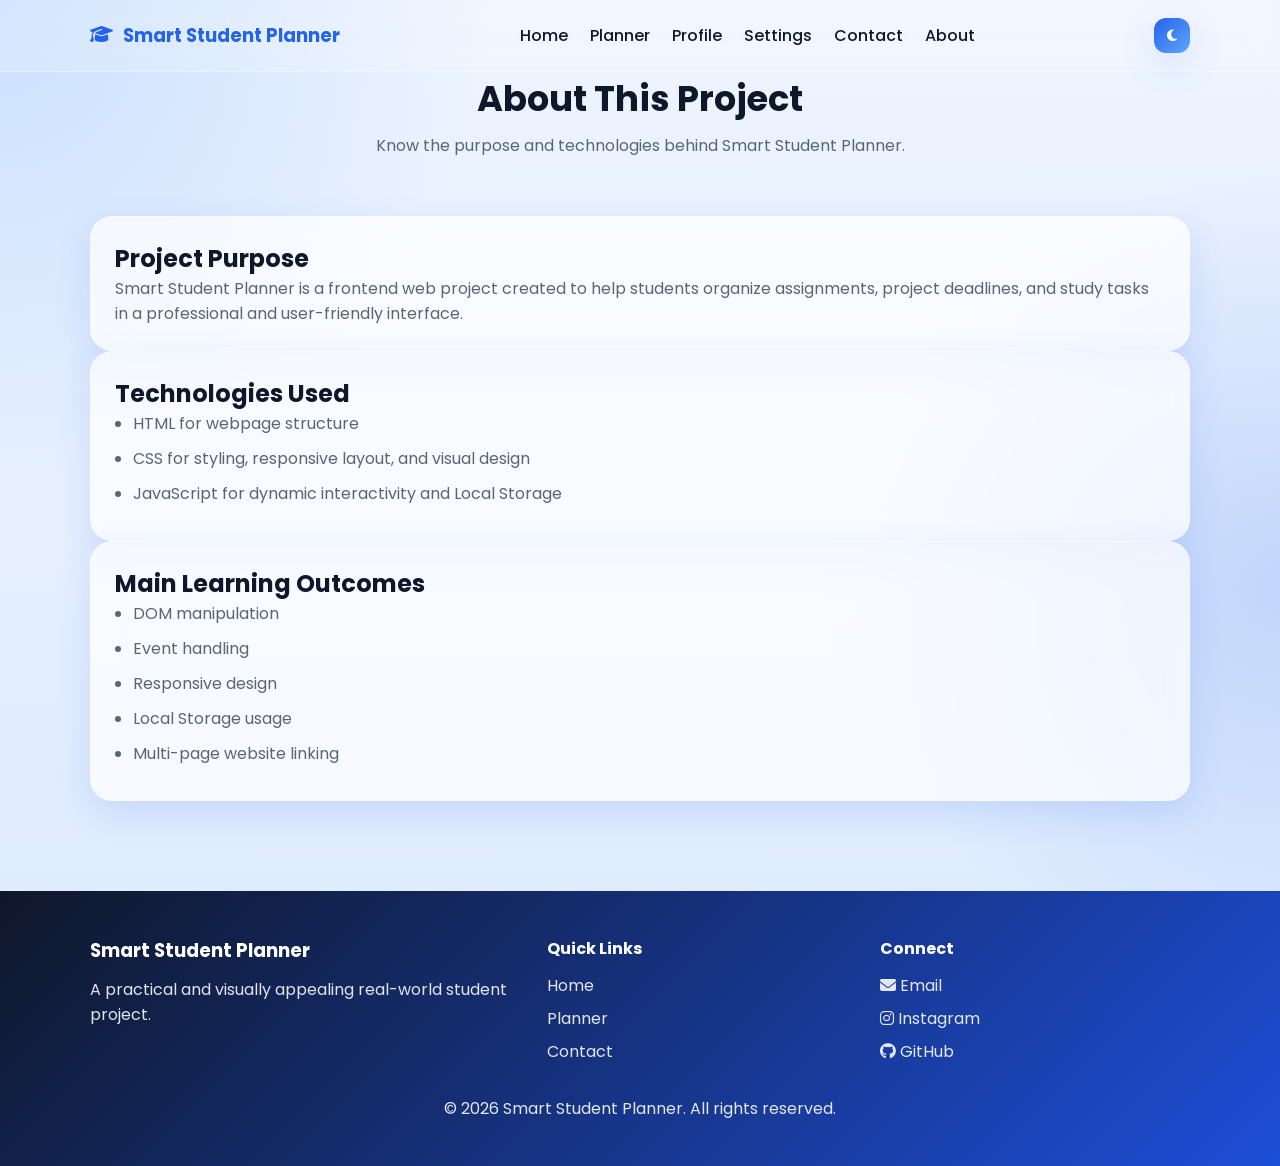
==== about.html @ a4bd349b "codes uploaded" ====
<!DOCTYPE html>
<html lang="en">
<head>
  <meta charset="UTF-8" />
  <meta name="viewport" content="width=device-width, initial-scale=1.0" />
  <title>Smart Student Planner | About</title>
  <link rel="stylesheet" href="style.css" />
  <link rel="stylesheet" href="https://cdnjs.cloudflare.com/ajax/libs/font-awesome/6.5.0/css/all.min.css" />
</head>
<body>
  <nav class="navbar">
    <div class="logo">
      <i class="fa-solid fa-graduation-cap"></i>
      <span>Smart Student Planner</span>
    </div>

    <ul class="nav-links">
      <li><a href="index.html">Home</a></li>
      <li><a href="planner.html">Planner</a></li>
      <li><a href="profile.html">Profile</a></li>
      <li><a href="settings.html">Settings</a></li>
      <li><a href="contact.html">Contact</a></li>
      <li><a href="about.html" class="active-link">About</a></li>
    </ul>

    <button id="themeToggle" class="theme-btn">
      <i class="fa-solid fa-moon"></i>
    </button>
  </nav>

  <section class="page-banner">
    <h1>About This Project</h1>
    <p>Know the purpose and technologies behind Smart Student Planner.</p>
  </section>

  <section class="about-section">
    <div class="glass-card">
      <h2>Project Purpose</h2>
      <p>
        Smart Student Planner is a frontend web project created to help students
        organize assignments, project deadlines, and study tasks in a professional and user-friendly interface.
      </p>
    </div>

    <div class="glass-card">
      <h2>Technologies Used</h2>
      <ul class="clean-list">
        <li>HTML for webpage structure</li>
        <li>CSS for styling, responsive layout, and visual design</li>
        <li>JavaScript for dynamic interactivity and Local Storage</li>
      </ul>
    </div>

    <div class="glass-card">
      <h2>Main Learning Outcomes</h2>
      <ul class="clean-list">
        <li>DOM manipulation</li>
        <li>Event handling</li>
        <li>Responsive design</li>
        <li>Local Storage usage</li>
        <li>Multi-page website linking</li>
      </ul>
    </div>
  </section>

  <footer class="footer">
    <div class="footer-grid">
      <div>
        <h3>Smart Student Planner</h3>
        <p>A practical and visually appealing real-world student project.</p>
      </div>

      <div>
        <h4>Quick Links</h4>
        <a href="index.html">Home</a>
        <a href="planner.html">Planner</a>
        <a href="contact.html">Contact</a>
      </div>

      <div>
        <h4>Connect</h4>
        <a href="mailto:yourmail@gmail.com"><i class="fa-solid fa-envelope"></i> Email</a>
        <a href="#"><i class="fa-brands fa-instagram"></i> Instagram</a>
        <a href="#"><i class="fa-brands fa-github"></i> GitHub</a>
      </div>
    </div>
    <p class="copyright">© 2026 Smart Student Planner. All rights reserved.</p>
  </footer>

  <script src="script.js"></script>
</body>
</html>
---- style.css ----
@import url('https://fonts.googleapis.com/css2?family=Poppins:wght@300;400;500;600;700&display=swap');

:root {            
  --bg: #eef4ff;
  --bg2: #dbeafe;
  --text: #0f172a;
  --muted: #5b6474;
  --primary: #2563eb;
  --primary2: #60a5fa;
  --card: rgba(255, 255, 255, 0.72);
  --border: rgba(255, 255, 255, 0.35);
  --shadow: 0 12px 35px rgba(37, 99, 235, 0.15);
  --danger: #ef4444;
  --success: #10b981;
  --warning: #f59e0b;
} 

body.dark { 
  --bg: #081120;
  --bg2: #0f172a;
  --text: #f8fbff;
  --muted: #c2cede;
  --primary: #3b82f6;
  --primary2: #93c5fd;
  --card: rgba(17, 25, 40, 0.75);
  --border: rgba(255, 255, 255, 0.08);
  --shadow: 0 12px 35px rgba(0, 0, 0, 0.35);
}   

* {              
  margin: 0;
  padding: 0;
  box-sizing: border-box;
}

html {
  scroll-behavior: smooth;
}

body {
  font-family: 'Poppins', sans-serif;
  color: var(--text);
  background:
    radial-gradient(circle at top left, rgba(96, 165, 250, 0.25), transparent 28%),
    radial-gradient(circle at right, rgba(37, 99, 235, 0.18), transparent 30%),
    linear-gradient(180deg, var(--bg), var(--bg2));
  min-height: 100vh;
}

a {
  text-decoration: none;
}

.navbar {
  position: sticky;
  top: 0;
  z-index: 999;   
  display: flex;
  justify-content: space-between;
  align-items: center;
  padding: 18px 7%;
  background: rgba(255, 255, 255, 0.18);
  backdrop-filter: blur(14px);
  border-bottom: 1px solid var(--border);
}

.logo {
  display: flex;
  align-items: center;
  gap: 10px;
  color: var(--primary);
  font-weight: 700;
  font-size: 1.15rem;
}

.nav-links {
  list-style: none;  
  display: flex;
  gap: 22px;
}

.nav-links a {
  color: var(--text);
  font-weight: 500;
}

.active-link,
.nav-links a:hover {
  color: var(--primary);
}

.theme-btn {
  border: none;
  background: linear-gradient(135deg, var(--primary), var(--primary2));
  color: white;
  padding: 10px 13px;
  border-radius: 12px;  
  cursor: pointer;
  box-shadow: var(--shadow);
}
.hero-buttons {
  display: flex;
  gap: 14px;
  flex-wrap: wrap;
  position: relative;
  z-index: 5;
} 


.hero-buttons a {
  display: inline-block;
  text-align: center;
  position: relative;
  z-index: 10;
}

.hero-image {
  position: relative;
  z-index: 1;
} .hero-buttons {
  display: flex;
  gap: 14px;
  flex-wrap: wrap;
  position: relative;
  z-index: 5;
}

.hero-buttons a {
  display: inline-block;
  text-align: center;
  position: relative;
  z-index: 10;
}

.hero-image {
  position: relative;
  z-index: 1;
}
.hero {
  padding: 60px 7%;
  min-height: 88vh;
  display: grid;
  grid-template-columns: 1.1fr 1fr;
  gap: 40px;
  align-items: center;
}

.small-tag {
  display: inline-block;
  margin-bottom: 16px;
  padding: 8px 14px;
  background: rgba(37, 99, 235, 0.12);
  color: var(--primary);
  border-radius: 999px;
  font-weight: 600;
  font-size: 0.9rem;
}

.hero h1 {
  font-size: 3rem;
  line-height: 1.2;
  margin-bottom: 16px;
}

.hero p {
  color: var(--muted);
  max-width: 580px;
  margin-bottom: 24px;
}

.hero-image img,
.profile-pic {
  width: 100%;
  border-radius: 24px;
  box-shadow: var(--shadow);
  object-fit: cover;
}

.hero-buttons {
  display: flex;
  gap: 14px;
  flex-wrap: wrap;
}

#taskList{
list-style:none;
padding:0;
}

.task-item{
display:flex;
justify-content:space-between;
align-items:center;
padding:10px;
margin-top:10px;
background:#ffffff60;
border-radius:10px;
}

.task-done{
text-decoration:line-through;
opacity:0.6;
}

.done-btn{
background:#10b981;
color:white;
border:none;
padding:6px 10px;
border-radius:6px;
cursor:pointer;
}

.delete-btn{
background:#ef4444;
color:white;
border:none;
padding:6px 10px;
border-radius:6px;
cursor:pointer;
}

.inline-btn {
  width: fit-content;
}

.primary-btn,
.secondary-btn,
.danger-btn {
  padding: 14px 22px;
  border-radius: 14px;
  border: none;
  cursor: pointer;
  font-weight: 600;
  font-family: inherit;
}

.primary-btn {
  width: 100%;
  background: linear-gradient(135deg, var(--primary), var(--primary2));
  color: white;
}

.secondary-btn {
  background: rgba(37, 99, 235, 0.1);
  color: var(--primary);
}

.danger-btn {
  background: var(--danger);
  color: white;
}

.features-section,
.preview-section,
.dashboard-section,
.profile-section,
.settings-section,
.contact-section,
.about-section {
  padding: 30px 7% 70px;
}

.section-heading,
.page-banner {
  text-align: center;
  margin-bottom: 28px;
}

.section-heading h2,
.page-banner h1 {
  font-size: 2.2rem;
  margin-bottom: 8px;
}

.section-heading p,
.page-banner p {
  color: var(--muted);
}

.features-grid,
.stats-grid,
.contact-grid,
.footer-grid,
.two-col-section {
  display: grid;
  gap: 22px;
}

.features-grid {
  grid-template-columns: repeat(3, 1fr);
}

.stats-grid {
  grid-template-columns: repeat(4, 1fr);
  margin-bottom: 26px;
}

.contact-grid {
  grid-template-columns: repeat(3, 1fr);
  margin-bottom: 24px;
}

.two-col-section {
  grid-template-columns: repeat(2, 1fr);
}

.footer-grid {
  grid-template-columns: 1.4fr 1fr 1fr;
}

.feature-card,
.glass-card,
.stat-card {
  background: var(--card);
  backdrop-filter: blur(14px);
  border: 1px solid var(--border);
  border-radius: 22px;
  box-shadow: var(--shadow);
  padding: 24px;
}

.feature-card {
  text-align: center;
}

.feature-card i,
.social-card i {
  font-size: 2rem;
  color: var(--primary);
  margin-bottom: 14px;
}

.feature-card p,
.glass-card p,
.stat-card p,
.social-card p {
  color: var(--muted);
}

.stat-card {
  text-align: center;
}

.stat-card h3 {
  color: var(--primary);
  font-size: 1.8rem;
  margin-bottom: 8px;
}

.planner-layout {
  display: grid;
  grid-template-columns: 1.15fr 0.85fr;
  gap: 22px;
  margin-bottom: 24px;
}

.side-column {
  display: flex;
  flex-direction: column;
  gap: 22px;
}

input,
textarea,
select {
  width: 100%;
  padding: 14px;
  border-radius: 14px;
  border: 1px solid rgba(148, 163, 184, 0.3);
  background: rgba(255, 255, 255, 0.7);
  font-family: inherit;
  margin-bottom: 14px;
  outline: none;
}

body.dark input,
body.dark textarea,
body.dark select {
  background: rgba(255, 255, 255, 0.05);
  color: white;
  border: 1px solid rgba(255, 255, 255, 0.08);
}

textarea {
  min-height: 110px;
  resize: vertical;
}

.form-row {
  display: flex;
  gap: 12px;
}

.filter-buttons {
  display: flex;
  gap: 10px;
  flex-wrap: wrap;
}

.filterBtn {
  border: none;
  padding: 10px 16px;
  border-radius: 12px;
  cursor: pointer;
  background: rgba(37, 99, 235, 0.1);
  color: var(--primary);
  font-weight: 600;
}

.filterBtn.active {
  background: var(--primary);
  color: white;
}

.progress-bar {
  width: 100%;
  height: 16px;
  border-radius: 999px;
  background: rgba(148, 163, 184, 0.25);
  overflow: hidden;
  margin-bottom: 10px;
}

#progressFill {
  height: 100%;
  width: 0%;
  background: linear-gradient(135deg, var(--primary), var(--primary2));
  border-radius: 999px;
  transition: 0.3s;
}

#progressText,
#countdownText {
  color: var(--muted);
}

.task-list {
  display: grid;
  gap: 16px;
}

.task-card {
  background: rgba(255, 255, 255, 0.65);
  border: 1px solid rgba(255, 255, 255, 0.28);
  border-left: 6px solid var(--primary);
  padding: 18px;
  border-radius: 18px;
}

body.dark .task-card {
  background: rgba(255, 255, 255, 0.04);
  border: 1px solid rgba(255, 255, 255, 0.06);
}

.task-card.high {
  border-left-color: var(--danger);
}

.task-card.medium {
  border-left-color: var(--warning);
}

.task-card.low {
  border-left-color: var(--success);
}

.task-card.completed {
  opacity: 0.75;
}

.task-card h4 {
  margin-bottom: 8px;
}

.task-card p {
  color: var(--muted);
  margin-bottom: 6px;
}

.badges {
  display: flex;
  gap: 10px;
  flex-wrap: wrap;
  margin: 10px 0 12px;
}

.badge {
  padding: 6px 12px;
  border-radius: 999px;
  font-size: 0.82rem;
  font-weight: 600;
}

.badge.priority {
  background: rgba(37, 99, 235, 0.12);
  color: var(--primary);
}

.badge.status {
  background: rgba(16, 185, 129, 0.12);
  color: #059669;
}

.badge.status.pending {
  background: rgba(245, 158, 11, 0.12);
  color: #d97706;
}

.task-actions {
  display: flex;
  gap: 10px;
  flex-wrap: wrap;
  margin-top: 10px;
}

.task-actions button {
  border: none;
  padding: 10px 14px;
  border-radius: 12px;
  cursor: pointer;
  color: white;
  font-weight: 600;
}

.complete-btn {
  background: var(--success);
}

.edit-btn {
  background: var(--warning);
}

.delete-btn {
  background: var(--danger);
}

.profile-section {
  display: grid;
  grid-template-columns: 0.85fr 1.15fr;
  gap: 24px;
}

.profile-card {
  text-align: center;
}

.profile-pic {
  max-width: 240px;
  height: 240px;
  margin: 0 auto 18px;
  display: block;
}

.role-text {
  color: var(--primary);
  font-weight: 600;
  margin-bottom: 10px;
}

.profile-details {
  display: grid;
  gap: 20px;
}

.clean-list {
  padding-left: 18px;
  color: var(--muted);
}

.clean-list li {
  margin-bottom: 10px;
}

.tag-wrap {
  display: flex;
  gap: 10px;
  flex-wrap: wrap;
}

.tag {
  background: rgba(37, 99, 235, 0.1);
  color: var(--primary);
  padding: 8px 14px;
  border-radius: 999px;
  font-weight: 600;
  font-size: 0.9rem;
}

.settings-box {
  display: grid;
  gap: 12px;
  color: var(--muted);
}

.social-card {
  text-align: center;
}

.contact-form textarea {
  min-height: 130px;
}

.footer {
  margin-top: 20px;
  padding: 45px 7%;
  background: linear-gradient(135deg, #0f172a, #1d4ed8);
  color: white;
}

.footer h3,
.footer h4 {
  margin-bottom: 12px;
}

.footer p,
.footer a {
  color: rgba(255, 255, 255, 0.88);
}

.footer a {
  display: block;
  margin-bottom: 8px;
}

.copyright {
  text-align: center;
  margin-top: 24px;
  color: rgba(255, 255, 255, 0.8);
}

@media (max-width: 992px) {
  .hero,
  .features-grid,
  .stats-grid,
  .planner-layout,
  .profile-section,
  .contact-grid,
  .two-col-section,
  .footer-grid {
    grid-template-columns: 1fr;
  }

  .nav-links {
    display: none;
  }

  .hero h1 {
    font-size: 2.3rem;
  }
}

@media (max-width: 600px) {
  .navbar,
  .hero,
  .features-section,
  .preview-section,
  .dashboard-section,
  .profile-section,
  .settings-section,
  .contact-section,
  .about-section,
  .footer {
    padding-left: 5%;
    padding-right: 5%;
  }

  .form-row {
    flex-direction: column;
  }  
}
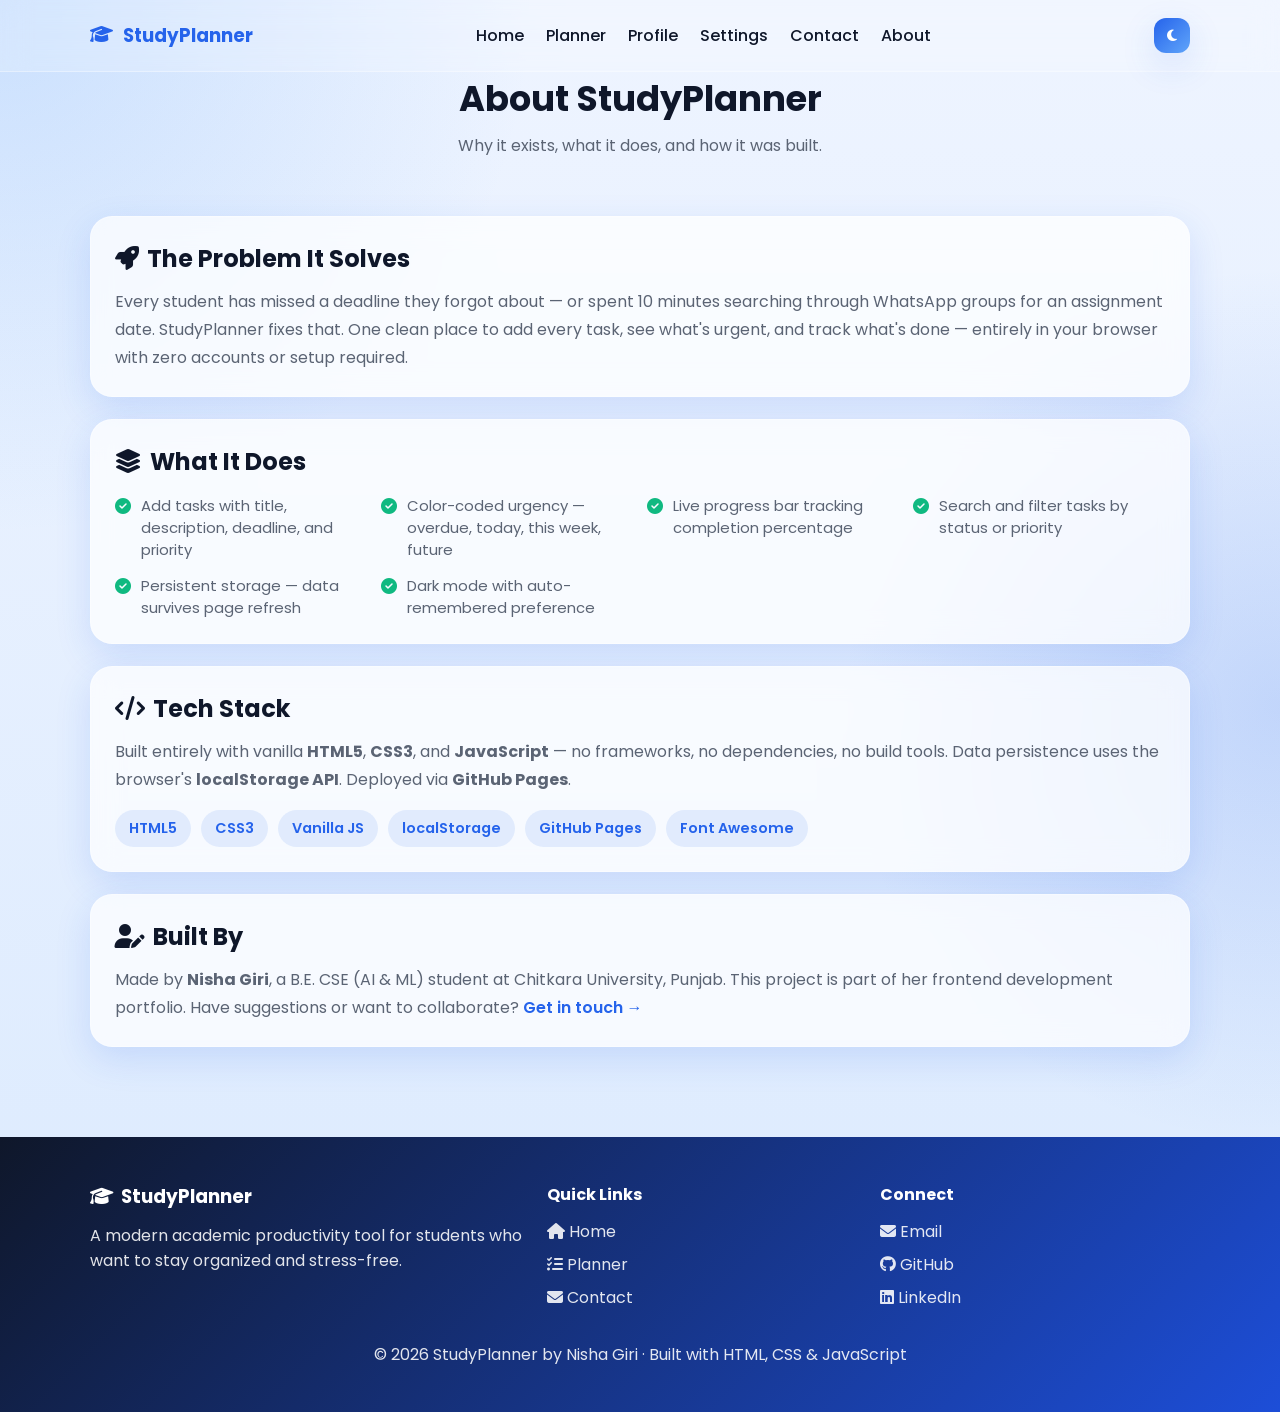
==== commit fc9803ce: "Rename project to StudyPlanner and update content" ====
--- a/about.html
+++ b/about.html
@@ -8,12 +8,12 @@
   <link rel="stylesheet" href="https://cdnjs.cloudflare.com/ajax/libs/font-awesome/6.5.0/css/all.min.css" />
 </head>
 <body>
+
   <nav class="navbar">
     <div class="logo">
       <i class="fa-solid fa-graduation-cap"></i>
-      <span>Smart Student Planner</span>
+      <span>StudyPlanner</span>
     </div>
-
     <ul class="nav-links">
       <li><a href="index.html">Home</a></li>
       <li><a href="planner.html">Planner</a></li>
@@ -22,71 +22,109 @@
       <li><a href="contact.html">Contact</a></li>
       <li><a href="about.html" class="active-link">About</a></li>
     </ul>
-
-    <button id="themeToggle" class="theme-btn">
+    <button id="themeToggle" class="theme-btn" aria-label="Toggle dark mode">
       <i class="fa-solid fa-moon"></i>
     </button>
   </nav>
 
   <section class="page-banner">
-    <h1>About This Project</h1>
-    <p>Know the purpose and technologies behind Smart Student Planner.</p>
+    <h1>About StudyPlanner</h1>
+    <p>Why it exists, what it does, and how it was built.</p>
   </section>
 
   <section class="about-section">
-    <div class="glass-card">
-      <h2>Project Purpose</h2>
-      <p>
-        Smart Student Planner is a frontend web project created to help students
-        organize assignments, project deadlines, and study tasks in a professional and user-friendly interface.
+
+    <div class="glass-card" style="margin-bottom:22px;">
+      <h2><i class="fa-solid fa-rocket" style="margin-right:8px;"></i>The Problem It Solves</h2>
+      <p style="margin-top:12px;line-height:1.75;">
+        Every student has missed a deadline they forgot about — or spent 10 minutes searching
+        through WhatsApp groups for an assignment date. StudyPlanner fixes that.
+        One clean place to add every task, see what's urgent, and track what's done —
+        entirely in your browser with zero accounts or setup required.
       </p>
     </div>
 
-    <div class="glass-card">
-      <h2>Technologies Used</h2>
-      <ul class="clean-list">
-        <li>HTML for webpage structure</li>
-        <li>CSS for styling, responsive layout, and visual design</li>
-        <li>JavaScript for dynamic interactivity and Local Storage</li>
-      </ul>
+    <div class="glass-card" style="margin-bottom:22px;">
+      <h2><i class="fa-solid fa-layer-group" style="margin-right:8px;"></i>What It Does</h2>
+      <div style="display:grid;grid-template-columns:repeat(auto-fit,minmax(200px,1fr));gap:14px;margin-top:16px;">
+        <div style="display:flex;gap:10px;align-items:flex-start;">
+          <i class="fa-solid fa-check-circle" style="color:var(--success);margin-top:3px;flex-shrink:0;"></i>
+          <span style="color:var(--muted);font-size:0.93rem;">Add tasks with title, description, deadline, and priority</span>
+        </div>
+        <div style="display:flex;gap:10px;align-items:flex-start;">
+          <i class="fa-solid fa-check-circle" style="color:var(--success);margin-top:3px;flex-shrink:0;"></i>
+          <span style="color:var(--muted);font-size:0.93rem;">Color-coded urgency — overdue, today, this week, future</span>
+        </div>
+        <div style="display:flex;gap:10px;align-items:flex-start;">
+          <i class="fa-solid fa-check-circle" style="color:var(--success);margin-top:3px;flex-shrink:0;"></i>
+          <span style="color:var(--muted);font-size:0.93rem;">Live progress bar tracking completion percentage</span>
+        </div>
+        <div style="display:flex;gap:10px;align-items:flex-start;">
+          <i class="fa-solid fa-check-circle" style="color:var(--success);margin-top:3px;flex-shrink:0;"></i>
+          <span style="color:var(--muted);font-size:0.93rem;">Search and filter tasks by status or priority</span>
+        </div>
+        <div style="display:flex;gap:10px;align-items:flex-start;">
+          <i class="fa-solid fa-check-circle" style="color:var(--success);margin-top:3px;flex-shrink:0;"></i>
+          <span style="color:var(--muted);font-size:0.93rem;">Persistent storage — data survives page refresh</span>
+        </div>
+        <div style="display:flex;gap:10px;align-items:flex-start;">
+          <i class="fa-solid fa-check-circle" style="color:var(--success);margin-top:3px;flex-shrink:0;"></i>
+          <span style="color:var(--muted);font-size:0.93rem;">Dark mode with auto-remembered preference</span>
+        </div>
+      </div>
+    </div>
+
+    <div class="glass-card" style="margin-bottom:22px;">
+      <h2><i class="fa-solid fa-code" style="margin-right:8px;"></i>Tech Stack</h2>
+      <p style="margin-top:12px;color:var(--muted);line-height:1.75;">
+        Built entirely with vanilla <strong>HTML5</strong>, <strong>CSS3</strong>, and <strong>JavaScript</strong> —
+        no frameworks, no dependencies, no build tools. Data persistence uses the browser's
+        <strong>localStorage API</strong>. Deployed via <strong>GitHub Pages</strong>.
+      </p>
+      <div class="tag-wrap" style="margin-top:16px;">
+        <span class="tag">HTML5</span>
+        <span class="tag">CSS3</span>
+        <span class="tag">Vanilla JS</span>
+        <span class="tag">localStorage</span>
+        <span class="tag">GitHub Pages</span>
+        <span class="tag">Font Awesome</span>
+      </div>
     </div>
 
     <div class="glass-card">
-      <h2>Main Learning Outcomes</h2>
-      <ul class="clean-list">
-        <li>DOM manipulation</li>
-        <li>Event handling</li>
-        <li>Responsive design</li>
-        <li>Local Storage usage</li>
-        <li>Multi-page website linking</li>
-      </ul>
+      <h2><i class="fa-solid fa-user-pen" style="margin-right:8px;"></i>Built By</h2>
+      <p style="margin-top:12px;color:var(--muted);line-height:1.75;">
+        Made by <strong>Nisha Giri</strong>, a B.E. CSE (AI & ML) student at Chitkara University, Punjab.
+        This project is part of her frontend development portfolio.
+        Have suggestions or want to collaborate?
+        <a href="contact.html" style="color:var(--primary);font-weight:600;">Get in touch →</a>
+      </p>
     </div>
+
   </section>
 
   <footer class="footer">
     <div class="footer-grid">
       <div>
-        <h3>Smart Student Planner</h3>
-        <p>A practical and visually appealing real-world student project.</p>
+        <h3><i class="fa-solid fa-graduation-cap" style="margin-right:8px;"></i>StudyPlanner</h3>
+        <p>A modern academic productivity tool for students who want to stay organized and stress-free.</p>
       </div>
-
       <div>
         <h4>Quick Links</h4>
-        <a href="index.html">Home</a>
-        <a href="planner.html">Planner</a>
-        <a href="contact.html">Contact</a>
+        <a href="index.html"><i class="fa-solid fa-house"></i> Home</a>
+        <a href="planner.html"><i class="fa-solid fa-list-check"></i> Planner</a>
+        <a href="contact.html"><i class="fa-solid fa-envelope"></i> Contact</a>
       </div>
-
       <div>
         <h4>Connect</h4>
-        <a href="mailto:yourmail@gmail.com"><i class="fa-solid fa-envelope"></i> Email</a>
-        <a href="#"><i class="fa-brands fa-instagram"></i> Instagram</a>
-        <a href="#"><i class="fa-brands fa-github"></i> GitHub</a>
+        <a href="mailto:nishagiri297@gmail.com"><i class="fa-solid fa-envelope"></i> Email</a>
+        <a href="https://github.com/nishagiri297" target="_blank" rel="noopener"><i class="fa-brands fa-github"></i> GitHub</a>
+        <a href="https://linkedin.com/in/nishagiri297" target="_blank" rel="noopener"><i class="fa-brands fa-linkedin"></i> LinkedIn</a>
       </div>
     </div>
-    <p class="copyright">© 2026 Smart Student Planner. All rights reserved.</p>
+    <p class="copyright">© 2026 StudyPlanner by Nisha Giri · Built with HTML, CSS & JavaScript</p>
   </footer>
 
   <script src="script.js"></script>
 </body>
-</html>+</html>
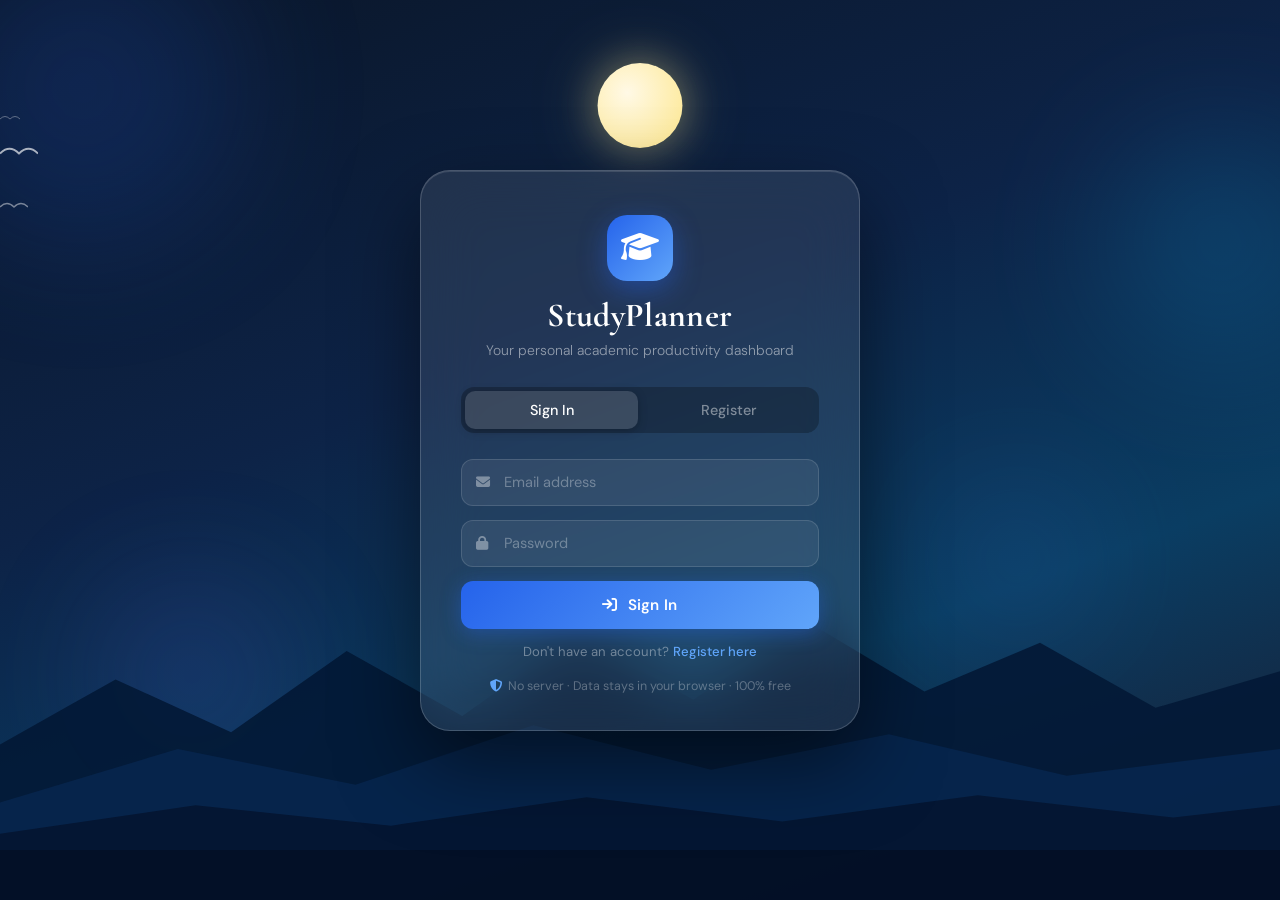
==== commit 342d9435: "Update about.html" ====
--- a/about.html
+++ b/about.html
@@ -3,7 +3,7 @@
 <head>
   <meta charset="UTF-8" />
   <meta name="viewport" content="width=device-width, initial-scale=1.0" />
-  <title>Smart Student Planner | About</title>
+  <title>StudyPlanner | About</title>
   <link rel="stylesheet" href="style.css" />
   <link rel="stylesheet" href="https://cdnjs.cloudflare.com/ajax/libs/font-awesome/6.5.0/css/all.min.css" />
 </head>
@@ -15,16 +15,25 @@
       <span>StudyPlanner</span>
     </div>
     <ul class="nav-links">
-      <li><a href="index.html">Home</a></li>
+      <li><a href="home.html">Home</a></li>
       <li><a href="planner.html">Planner</a></li>
       <li><a href="profile.html">Profile</a></li>
       <li><a href="settings.html">Settings</a></li>
       <li><a href="contact.html">Contact</a></li>
       <li><a href="about.html" class="active-link">About</a></li>
     </ul>
-    <button id="themeToggle" class="theme-btn" aria-label="Toggle dark mode">
-      <i class="fa-solid fa-moon"></i>
-    </button>
+    <div style="display:flex;align-items:center;gap:6px;">
+      <div class="nav-user" id="navUserName">
+        <i class="fa-solid fa-user-circle"></i>
+        <span>User</span>
+      </div>
+      <button class="logout-btn" onclick="logout()">
+        <i class="fa-solid fa-right-from-bracket"></i> Logout
+      </button>
+      <button id="themeToggle" class="theme-btn" aria-label="Toggle dark mode">
+        <i class="fa-solid fa-moon"></i>
+      </button>
+    </div>
   </nav>
 
   <section class="page-banner">
@@ -35,25 +44,31 @@
   <section class="about-section">
 
     <div class="glass-card" style="margin-bottom:22px;">
-      <h2><i class="fa-solid fa-rocket" style="margin-right:8px;"></i>The Problem It Solves</h2>
+      <h2>
+        <i class="fa-solid fa-rocket" style="margin-right:8px;"></i>
+        The Problem It Solves
+      </h2>
       <p style="margin-top:12px;line-height:1.75;">
-        Every student has missed a deadline they forgot about — or spent 10 minutes searching
-        through WhatsApp groups for an assignment date. StudyPlanner fixes that.
-        One clean place to add every task, see what's urgent, and track what's done —
-        entirely in your browser with zero accounts or setup required.
+        Every student has missed a deadline they forgot about — or spent 10 minutes
+        searching through WhatsApp groups for an assignment date. StudyPlanner fixes that.
+        One clean place to add every task, see what is urgent, and track what is done —
+        entirely in your browser with zero setup required.
       </p>
     </div>
 
     <div class="glass-card" style="margin-bottom:22px;">
-      <h2><i class="fa-solid fa-layer-group" style="margin-right:8px;"></i>What It Does</h2>
+      <h2>
+        <i class="fa-solid fa-layer-group" style="margin-right:8px;"></i>
+        What It Does
+      </h2>
       <div style="display:grid;grid-template-columns:repeat(auto-fit,minmax(200px,1fr));gap:14px;margin-top:16px;">
         <div style="display:flex;gap:10px;align-items:flex-start;">
           <i class="fa-solid fa-check-circle" style="color:var(--success);margin-top:3px;flex-shrink:0;"></i>
-          <span style="color:var(--muted);font-size:0.93rem;">Add tasks with title, description, deadline, and priority</span>
+          <span style="color:var(--muted);font-size:0.93rem;">Add tasks with title, deadline and priority</span>
         </div>
         <div style="display:flex;gap:10px;align-items:flex-start;">
           <i class="fa-solid fa-check-circle" style="color:var(--success);margin-top:3px;flex-shrink:0;"></i>
-          <span style="color:var(--muted);font-size:0.93rem;">Color-coded urgency — overdue, today, this week, future</span>
+          <span style="color:var(--muted);font-size:0.93rem;">Urgency indicators — overdue, today, this week, future</span>
         </div>
         <div style="display:flex;gap:10px;align-items:flex-start;">
           <i class="fa-solid fa-check-circle" style="color:var(--success);margin-top:3px;flex-shrink:0;"></i>
@@ -65,7 +80,7 @@
         </div>
         <div style="display:flex;gap:10px;align-items:flex-start;">
           <i class="fa-solid fa-check-circle" style="color:var(--success);margin-top:3px;flex-shrink:0;"></i>
-          <span style="color:var(--muted);font-size:0.93rem;">Persistent storage — data survives page refresh</span>
+          <span style="color:var(--muted);font-size:0.93rem;">Data saved in browser — survives page refresh</span>
         </div>
         <div style="display:flex;gap:10px;align-items:flex-start;">
           <i class="fa-solid fa-check-circle" style="color:var(--success);margin-top:3px;flex-shrink:0;"></i>
@@ -75,11 +90,15 @@
     </div>
 
     <div class="glass-card" style="margin-bottom:22px;">
-      <h2><i class="fa-solid fa-code" style="margin-right:8px;"></i>Tech Stack</h2>
+      <h2>
+        <i class="fa-solid fa-code" style="margin-right:8px;"></i>
+        Tech Stack
+      </h2>
       <p style="margin-top:12px;color:var(--muted);line-height:1.75;">
-        Built entirely with vanilla <strong>HTML5</strong>, <strong>CSS3</strong>, and <strong>JavaScript</strong> —
-        no frameworks, no dependencies, no build tools. Data persistence uses the browser's
-        <strong>localStorage API</strong>. Deployed via <strong>GitHub Pages</strong>.
+        Built entirely with vanilla <strong>HTML5</strong>, <strong>CSS3</strong>,
+        and <strong>JavaScript</strong> — no frameworks, no build tools.
+        Data persistence uses the browser's <strong>localStorage API</strong>.
+        Deployed via <strong>GitHub Pages</strong>.
       </p>
       <div class="tag-wrap" style="margin-top:16px;">
         <span class="tag">HTML5</span>
@@ -92,12 +111,18 @@
     </div>
 
     <div class="glass-card">
-      <h2><i class="fa-solid fa-user-pen" style="margin-right:8px;"></i>Built By</h2>
+      <h2>
+        <i class="fa-solid fa-user-pen" style="margin-right:8px;"></i>
+        Built By
+      </h2>
       <p style="margin-top:12px;color:var(--muted);line-height:1.75;">
-        Made by <strong>Nisha Giri</strong>, a B.E. CSE (AI & ML) student at Chitkara University, Punjab.
+        Made by <strong>Nisha Giri</strong>, a B.E. CSE (AI & ML) student
+        at Chitkara University, Punjab.
         This project is part of her frontend development portfolio.
         Have suggestions or want to collaborate?
-        <a href="contact.html" style="color:var(--primary);font-weight:600;">Get in touch →</a>
+        <a href="contact.html" style="color:var(--primary);font-weight:600;">
+          Get in touch →
+        </a>
       </p>
     </div>
 
@@ -106,25 +131,45 @@
   <footer class="footer">
     <div class="footer-grid">
       <div>
-        <h3><i class="fa-solid fa-graduation-cap" style="margin-right:8px;"></i>StudyPlanner</h3>
-        <p>A modern academic productivity tool for students who want to stay organized and stress-free.</p>
+        <h3>
+          <i class="fa-solid fa-graduation-cap" style="margin-right:8px;"></i>
+          StudyPlanner
+        </h3>
+        <p>A modern academic productivity tool for students.</p>
       </div>
       <div>
         <h4>Quick Links</h4>
-        <a href="index.html"><i class="fa-solid fa-house"></i> Home</a>
+        <a href="home.html"><i class="fa-solid fa-house"></i> Home</a>
         <a href="planner.html"><i class="fa-solid fa-list-check"></i> Planner</a>
         <a href="contact.html"><i class="fa-solid fa-envelope"></i> Contact</a>
       </div>
       <div>
         <h4>Connect</h4>
-        <a href="mailto:nishagiri297@gmail.com"><i class="fa-solid fa-envelope"></i> Email</a>
-        <a href="https://github.com/nishagiri297" target="_blank" rel="noopener"><i class="fa-brands fa-github"></i> GitHub</a>
-        <a href="https://linkedin.com/in/nishagiri297" target="_blank" rel="noopener"><i class="fa-brands fa-linkedin"></i> LinkedIn</a>
+        <a href="mailto:nishagiri297@gmail.com">
+          <i class="fa-solid fa-envelope"></i> Email
+        </a>
+        <a href="https://github.com/nishagiri297" target="_blank" rel="noopener">
+          <i class="fa-brands fa-github"></i> GitHub
+        </a>
       </div>
     </div>
-    <p class="copyright">© 2026 StudyPlanner by Nisha Giri · Built with HTML, CSS & JavaScript</p>
+    <p class="copyright">
+      © 2026 StudyPlanner by Nisha Giri · Built with HTML, CSS & JavaScript
+    </p>
   </footer>
 
   <script src="script.js"></script>
+  <script>
+    const user = JSON.parse(localStorage.getItem('sp_loggedIn'));
+    if (!user) window.location.href = 'index.html';
+    else {
+      document.getElementById('navUserName').querySelector('span').textContent = user.name.split(' ')[0];
+    }
+    function logout() {
+      localStorage.removeItem('sp_loggedIn');
+      window.location.href = 'index.html';
+    }
+  </script>
+
 </body>
 </html>
--- a/style.css
+++ b/style.css
@@ -1,671 +1,538 @@
-@import url('https://fonts.googleapis.com/css2?family=Poppins:wght@300;400;500;600;700&display=swap');
-
-:root {            
-  --bg: #eef4ff;
-  --bg2: #dbeafe;
-  --text: #0f172a;
-  --muted: #5b6474;
-  --primary: #2563eb;
-  --primary2: #60a5fa;
-  --card: rgba(255, 255, 255, 0.72);
-  --border: rgba(255, 255, 255, 0.35);
-  --shadow: 0 12px 35px rgba(37, 99, 235, 0.15);
-  --danger: #ef4444;
-  --success: #10b981;
-  --warning: #f59e0b;
-} 
-
-body.dark { 
-  --bg: #081120;
-  --bg2: #0f172a;
-  --text: #f8fbff;
-  --muted: #c2cede;
+@import url('https://fonts.googleapis.com/css2?family=Inter:wght@300;400;500;600;700&family=Syne:wght@700;800&display=swap');
+
+/* ─── DESIGN TOKENS ─────────────────────────────────────────── */
+:root {
+  --bg:        #f0f4ff;
+  --bg2:       #dbeafe;
+  --text:      #0f172a;
+  --muted:     #5b6474;
+  --primary:   #2563eb;
+  --primary2:  #60a5fa;
+  --card:      rgba(255,255,255,0.80);
+  --border:    rgba(255,255,255,0.45);
+  --shadow:    0 8px 32px rgba(37,99,235,0.12);
+  --shadow-sm: 0 2px 8px rgba(37,99,235,0.08);
+  --danger:    #ef4444;
+  --success:   #10b981;
+  --warning:   #f59e0b;
+  --radius:    16px;
+  --radius-sm: 10px;
+  --radius-lg: 24px;
+  --transition: 0.22s ease;
+}
+
+body.dark {
+  --bg:      #080f1e;
+  --bg2:     #0f172a;
+  --text:    #f1f5f9;
+  --muted:   #94a3b8;
   --primary: #3b82f6;
-  --primary2: #93c5fd;
-  --card: rgba(17, 25, 40, 0.75);
-  --border: rgba(255, 255, 255, 0.08);
-  --shadow: 0 12px 35px rgba(0, 0, 0, 0.35);
-}   
-
-* {              
-  margin: 0;
-  padding: 0;
-  box-sizing: border-box;
-}
-
-html {
-  scroll-behavior: smooth;
-}
+  --primary2:#93c5fd;
+  --card:    rgba(15,23,42,0.85);
+  --border:  rgba(255,255,255,0.08);
+  --shadow:  0 8px 32px rgba(0,0,0,0.40);
+}
+
+/* ─── RESET ──────────────────────────────────────────────────── */
+*, *::before, *::after { margin:0; padding:0; box-sizing:border-box; }
+html { scroll-behavior:smooth; }
 
 body {
-  font-family: 'Poppins', sans-serif;
+  font-family:'Inter', system-ui, sans-serif;
   color: var(--text);
   background:
-    radial-gradient(circle at top left, rgba(96, 165, 250, 0.25), transparent 28%),
-    radial-gradient(circle at right, rgba(37, 99, 235, 0.18), transparent 30%),
-    linear-gradient(180deg, var(--bg), var(--bg2));
-  min-height: 100vh;
-}
-
-a {
-  text-decoration: none;
-}
-
+    radial-gradient(circle at 15% 20%, rgba(96,165,250,0.22) 0%, transparent 35%),
+    radial-gradient(circle at 85% 10%, rgba(37,99,235,0.15) 0%, transparent 30%),
+    linear-gradient(180deg, var(--bg) 0%, var(--bg2) 100%);
+  min-height:100vh;
+  transition: background var(--transition), color var(--transition);
+}
+
+a { text-decoration:none; color:inherit; }
+
+/* ─── NAVBAR ─────────────────────────────────────────────────── */
 .navbar {
-  position: sticky;
-  top: 0;
-  z-index: 999;   
-  display: flex;
-  justify-content: space-between;
-  align-items: center;
-  padding: 18px 7%;
-  background: rgba(255, 255, 255, 0.18);
-  backdrop-filter: blur(14px);
-  border-bottom: 1px solid var(--border);
-}
+  position:sticky; top:0; z-index:999;
+  display:flex; justify-content:space-between; align-items:center;
+  padding:16px 7%;
+  background:rgba(255,255,255,0.18);
+  backdrop-filter:blur(20px);
+  -webkit-backdrop-filter:blur(20px);
+  border-bottom:1px solid var(--border);
+  transition: background var(--transition);
+}
+
+body.dark .navbar { background:rgba(8,15,30,0.75); }
 
 .logo {
-  display: flex;
-  align-items: center;
-  gap: 10px;
-  color: var(--primary);
-  font-weight: 700;
-  font-size: 1.15rem;
-}
-
-.nav-links {
-  list-style: none;  
-  display: flex;
-  gap: 22px;
-}
+  display:flex; align-items:center; gap:10px;
+  color:var(--primary);
+  font-family:'Syne', sans-serif;
+  font-weight:800; font-size:1.1rem;
+  letter-spacing:-0.02em;
+}
+
+.logo i { font-size:1.3rem; }
+
+.nav-links { list-style:none; display:flex; gap:6px; }
 
 .nav-links a {
-  color: var(--text);
-  font-weight: 500;
-}
-
-.active-link,
-.nav-links a:hover {
-  color: var(--primary);
+  color:var(--muted);
+  font-weight:500; font-size:0.9rem;
+  padding:8px 14px; border-radius:var(--radius-sm);
+  transition:all var(--transition);
+}
+
+.nav-links a:hover,
+.nav-links a.active-link {
+  color:var(--primary);
+  background:rgba(37,99,235,0.08);
 }
 
 .theme-btn {
-  border: none;
-  background: linear-gradient(135deg, var(--primary), var(--primary2));
-  color: white;
-  padding: 10px 13px;
-  border-radius: 12px;  
-  cursor: pointer;
-  box-shadow: var(--shadow);
-}
+  border:none;
+  background:var(--primary);
+  color:#fff;
+  width:40px; height:40px;
+  border-radius:12px;
+  cursor:pointer;
+  font-size:1rem;
+  display:flex; align-items:center; justify-content:center;
+  transition:all var(--transition);
+  box-shadow:var(--shadow-sm);
+}
+
+.theme-btn:hover { transform:scale(1.08); background:var(--primary2); }
+
+/* ─── HERO ───────────────────────────────────────────────────── */
+.hero {
+  padding:70px 7% 80px;
+  min-height:88vh;
+  display:grid;
+  grid-template-columns:1.1fr 1fr;
+  gap:48px; align-items:center;
+}
+
+.small-tag {
+  display:inline-flex; align-items:center; gap:6px;
+  margin-bottom:18px;
+  padding:6px 14px;
+  background:rgba(37,99,235,0.10);
+  color:var(--primary);
+  border-radius:999px;
+  font-weight:600; font-size:0.82rem;
+  letter-spacing:0.03em;
+  border:1px solid rgba(37,99,235,0.15);
+}
+
+.hero h1 {
+  font-family:'Syne', sans-serif;
+  font-size:3.2rem; font-weight:800;
+  line-height:1.15; letter-spacing:-0.03em;
+  margin-bottom:18px;
+}
+
+.hero h1 span { color:var(--primary); }
+
+.hero > .hero-text > p {
+  color:var(--muted);
+  font-size:1.05rem; line-height:1.7;
+  max-width:520px; margin-bottom:30px;
+}
+
 .hero-buttons {
-  display: flex;
-  gap: 14px;
-  flex-wrap: wrap;
-  position: relative;
-  z-index: 5;
-} 
-
-
-.hero-buttons a {
-  display: inline-block;
-  text-align: center;
-  position: relative;
-  z-index: 10;
-}
-
-.hero-image {
-  position: relative;
-  z-index: 1;
-} .hero-buttons {
-  display: flex;
-  gap: 14px;
-  flex-wrap: wrap;
-  position: relative;
-  z-index: 5;
-}
-
-.hero-buttons a {
-  display: inline-block;
-  text-align: center;
-  position: relative;
-  z-index: 10;
-}
-
-.hero-image {
-  position: relative;
-  z-index: 1;
-}
-.hero {
-  padding: 60px 7%;
-  min-height: 88vh;
-  display: grid;
-  grid-template-columns: 1.1fr 1fr;
-  gap: 40px;
-  align-items: center;
-}
-
-.small-tag {
-  display: inline-block;
-  margin-bottom: 16px;
-  padding: 8px 14px;
-  background: rgba(37, 99, 235, 0.12);
-  color: var(--primary);
-  border-radius: 999px;
-  font-weight: 600;
-  font-size: 0.9rem;
-}
-
-.hero h1 {
-  font-size: 3rem;
-  line-height: 1.2;
-  margin-bottom: 16px;
-}
-
-.hero p {
-  color: var(--muted);
-  max-width: 580px;
-  margin-bottom: 24px;
-}
-
-.hero-image img,
+  display:flex; gap:14px; flex-wrap:wrap;
+}
+
+.hero-image img {
+  width:100%; border-radius:var(--radius-lg);
+  box-shadow:var(--shadow);
+  object-fit:cover;
+  transition:transform 0.4s ease;
+}
+
+.hero-image img:hover { transform:scale(1.02); }
+
+/* ─── BUTTONS ────────────────────────────────────────────────── */
+.primary-btn, .secondary-btn, .danger-btn {
+  padding:12px 24px; border-radius:var(--radius-sm);
+  border:none; cursor:pointer;
+  font-weight:600; font-size:0.95rem;
+  font-family:inherit;
+  transition:all var(--transition);
+  display:inline-flex; align-items:center; gap:8px;
+}
+
+.primary-btn {
+  background:linear-gradient(135deg, var(--primary), var(--primary2));
+  color:#fff;
+  box-shadow:0 4px 14px rgba(37,99,235,0.35);
+}
+
+.primary-btn:hover {
+  transform:translateY(-2px);
+  box-shadow:0 6px 20px rgba(37,99,235,0.45);
+}
+
+.secondary-btn {
+  background:rgba(37,99,235,0.08);
+  color:var(--primary);
+  border:1px solid rgba(37,99,235,0.2);
+}
+
+.secondary-btn:hover {
+  background:rgba(37,99,235,0.14);
+  transform:translateY(-1px);
+}
+
+.danger-btn {
+  background:var(--danger);
+  color:#fff;
+  box-shadow:0 4px 14px rgba(239,68,68,0.30);
+}
+
+.danger-btn:hover { transform:translateY(-1px); filter:brightness(1.08); }
+
+.inline-btn { width:fit-content; }
+
+/* ─── CARDS ──────────────────────────────────────────────────── */
+.feature-card, .glass-card, .stat-card {
+  background:var(--card);
+  backdrop-filter:blur(16px);
+  -webkit-backdrop-filter:blur(16px);
+  border:1px solid var(--border);
+  border-radius:var(--radius-lg);
+  box-shadow:var(--shadow);
+  padding:26px 28px;
+  transition:transform var(--transition), box-shadow var(--transition);
+}
+
+.feature-card:hover, .glass-card:hover {
+  transform:translateY(-3px);
+  box-shadow:0 16px 40px rgba(37,99,235,0.16);
+}
+
+.feature-card { text-align:center; }
+
+.feature-card i, .social-card i {
+  font-size:2rem; color:var(--primary); margin-bottom:14px;
+  display:block;
+}
+
+.feature-card h3 { margin-bottom:8px; font-weight:600; }
+.feature-card p, .glass-card p, .stat-card p, .social-card p { color:var(--muted); line-height:1.6; }
+
+/* ─── SECTIONS ───────────────────────────────────────────────── */
+.features-section, .preview-section, .dashboard-section,
+.profile-section, .settings-section, .contact-section, .about-section {
+  padding:50px 7% 70px;
+}
+
+.section-heading, .page-banner {
+  text-align:center; margin-bottom:40px;
+}
+
+.section-heading h2, .page-banner h1 {
+  font-family:'Syne', sans-serif;
+  font-size:2.2rem; font-weight:800;
+  letter-spacing:-0.02em; margin-bottom:10px;
+}
+
+.section-heading p, .page-banner p { color:var(--muted); font-size:1rem; }
+
+/* ─── GRIDS ──────────────────────────────────────────────────── */
+.features-grid    { display:grid; gap:22px; grid-template-columns:repeat(3,1fr); }
+.stats-grid       { display:grid; gap:16px; grid-template-columns:repeat(4,1fr); margin-bottom:26px; }
+.contact-grid     { display:grid; gap:18px; grid-template-columns:repeat(3,1fr); margin-bottom:28px; }
+.two-col-section  { display:grid; gap:22px; grid-template-columns:repeat(2,1fr); }
+.footer-grid      { display:grid; gap:30px; grid-template-columns:1.4fr 1fr 1fr; }
+
+/* ─── STAT CARDS ─────────────────────────────────────────────── */
+.stat-card { text-align:center; }
+
+.stat-card h3 {
+  color:var(--primary); font-size:2rem;
+  font-family:'Syne', sans-serif; font-weight:800;
+  margin-bottom:6px;
+}
+
+/* ─── PLANNER LAYOUT ─────────────────────────────────────────── */
+.planner-layout {
+  display:grid;
+  grid-template-columns:1.15fr 0.85fr;
+  gap:22px; margin-bottom:24px;
+}
+
+.side-column { display:flex; flex-direction:column; gap:22px; }
+
+/* ─── FORM INPUTS ────────────────────────────────────────────── */
+input, textarea, select {
+  width:100%; padding:13px 16px;
+  border-radius:var(--radius-sm);
+  border:1.5px solid rgba(148,163,184,0.25);
+  background:rgba(255,255,255,0.75);
+  font-family:inherit; font-size:0.95rem;
+  color:var(--text);
+  margin-bottom:14px; outline:none;
+  transition:border-color var(--transition), box-shadow var(--transition);
+}
+
+input:focus, textarea:focus, select:focus {
+  border-color:var(--primary);
+  box-shadow:0 0 0 3px rgba(37,99,235,0.12);
+}
+
+body.dark input, body.dark textarea, body.dark select {
+  background:rgba(255,255,255,0.05);
+  color:var(--text);
+  border-color:rgba(255,255,255,0.1);
+}
+
+textarea { min-height:100px; resize:vertical; }
+.form-row { display:flex; gap:12px; }
+
+/* ─── FILTER BUTTONS ─────────────────────────────────────────── */
+.filter-buttons { display:flex; gap:8px; flex-wrap:wrap; margin-bottom:16px; }
+
+.filterBtn {
+  border:none; padding:9px 18px; border-radius:999px;
+  cursor:pointer;
+  background:rgba(37,99,235,0.08);
+  color:var(--primary); font-weight:600; font-size:0.88rem;
+  font-family:inherit;
+  transition:all var(--transition);
+}
+
+.filterBtn.active, .filterBtn:hover {
+  background:var(--primary); color:#fff;
+}
+
+/* ─── PROGRESS BAR ───────────────────────────────────────────── */
+.progress-bar {
+  width:100%; height:12px; border-radius:999px;
+  background:rgba(148,163,184,0.2);
+  overflow:hidden; margin-bottom:10px;
+}
+
+#progressFill {
+  height:100%; width:0%;
+  background:linear-gradient(90deg, var(--primary), var(--primary2));
+  border-radius:999px;
+  transition:width 0.5s ease;
+}
+
+#progressText, #countdownText { color:var(--muted); font-size:0.9rem; }
+
+/* ─── TASK CARDS ─────────────────────────────────────────────── */
+.task-list { display:grid; gap:14px; }
+
+@keyframes slideIn {
+  from { opacity:0; transform:translateY(-10px); }
+  to   { opacity:1; transform:translateY(0); }
+}
+
+.task-card {
+  background:rgba(255,255,255,0.72);
+  border:1px solid rgba(255,255,255,0.35);
+  border-left:4px solid var(--primary);
+  padding:18px 20px; border-radius:var(--radius);
+  transition:transform var(--transition), box-shadow var(--transition);
+  animation:slideIn 0.25s ease forwards;
+}
+
+.task-card:hover {
+  transform:translateY(-2px);
+  box-shadow:var(--shadow);
+}
+
+body.dark .task-card {
+  background:rgba(255,255,255,0.04);
+  border:1px solid rgba(255,255,255,0.07);
+}
+
+.task-card.high    { border-left-color:var(--danger); }
+.task-card.medium  { border-left-color:var(--warning); }
+.task-card.low     { border-left-color:var(--success); }
+.task-card.completed { opacity:0.6; }
+.task-card.completed h4 { text-decoration:line-through; color:var(--muted); }
+.task-card h4 { margin-bottom:6px; font-weight:600; }
+.task-card p  { color:var(--muted); margin-bottom:6px; font-size:0.92rem; line-height:1.5; }
+
+/* ─── URGENCY BADGES ─────────────────────────────────────────── */
+.urgency-badge {
+  display:inline-block;
+  padding:3px 10px; border-radius:999px;
+  font-size:0.76rem; font-weight:600; margin-left:8px;
+}
+.urgency-overdue  { background:rgba(239,68,68,0.12);  color:#dc2626; }
+.urgency-critical { background:rgba(249,115,22,0.12); color:#ea580c; }
+.urgency-warning  { background:rgba(245,158,11,0.12); color:#d97706; }
+.urgency-safe     { background:rgba(16,185,129,0.12); color:#059669; }
+
+/* ─── BADGES ─────────────────────────────────────────────────── */
+.badges { display:flex; gap:8px; flex-wrap:wrap; margin:10px 0 12px; }
+
+.badge {
+  padding:4px 12px; border-radius:999px;
+  font-size:0.78rem; font-weight:600;
+}
+
+.badge.priority { background:rgba(37,99,235,0.10); color:var(--primary); }
+.badge.status   { background:rgba(16,185,129,0.12); color:#059669; }
+.badge.status.pending { background:rgba(245,158,11,0.12); color:#d97706; }
+
+/* ─── TASK ACTIONS ───────────────────────────────────────────── */
+.task-actions { display:flex; gap:8px; flex-wrap:wrap; margin-top:12px; }
+
+.task-actions button {
+  border:none; padding:8px 16px; border-radius:var(--radius-sm);
+  cursor:pointer; color:#fff; font-weight:600; font-size:0.85rem;
+  font-family:inherit; transition:all var(--transition);
+}
+
+.task-actions button:hover { transform:translateY(-1px); filter:brightness(1.1); }
+
+.complete-btn { background:var(--success); }
+.edit-btn     { background:var(--warning); }
+.delete-btn   { background:var(--danger); }
+
+/* ─── PROFILE ────────────────────────────────────────────────── */
+.profile-section {
+  display:grid; grid-template-columns:0.85fr 1.15fr; gap:24px;
+}
+
+.profile-card { text-align:center; }
+
 .profile-pic {
-  width: 100%;
-  border-radius: 24px;
-  box-shadow: var(--shadow);
-  object-fit: cover;
-}
-
-.hero-buttons {
-  display: flex;
-  gap: 14px;
-  flex-wrap: wrap;
-}
-
-#taskList{
-list-style:none;
-padding:0;
-}
-
-.task-item{
-display:flex;
-justify-content:space-between;
-align-items:center;
-padding:10px;
-margin-top:10px;
-background:#ffffff60;
-border-radius:10px;
-}
-
-.task-done{
-text-decoration:line-through;
-opacity:0.6;
-}
-
-.done-btn{
-background:#10b981;
-color:white;
-border:none;
-padding:6px 10px;
-border-radius:6px;
-cursor:pointer;
-}
-
-.delete-btn{
-background:#ef4444;
-color:white;
-border:none;
-padding:6px 10px;
-border-radius:6px;
-cursor:pointer;
-}
-
-.inline-btn {
-  width: fit-content;
-}
-
-.primary-btn,
-.secondary-btn,
-.danger-btn {
-  padding: 14px 22px;
-  border-radius: 14px;
-  border: none;
-  cursor: pointer;
-  font-weight: 600;
-  font-family: inherit;
-}
-
-.primary-btn {
-  width: 100%;
-  background: linear-gradient(135deg, var(--primary), var(--primary2));
-  color: white;
-}
-
-.secondary-btn {
-  background: rgba(37, 99, 235, 0.1);
-  color: var(--primary);
-}
-
-.danger-btn {
-  background: var(--danger);
-  color: white;
-}
-
-.features-section,
-.preview-section,
-.dashboard-section,
-.profile-section,
-.settings-section,
-.contact-section,
-.about-section {
-  padding: 30px 7% 70px;
-}
-
-.section-heading,
-.page-banner {
-  text-align: center;
-  margin-bottom: 28px;
-}
-
-.section-heading h2,
-.page-banner h1 {
-  font-size: 2.2rem;
-  margin-bottom: 8px;
-}
-
-.section-heading p,
-.page-banner p {
-  color: var(--muted);
-}
-
-.features-grid,
-.stats-grid,
-.contact-grid,
-.footer-grid,
-.two-col-section {
-  display: grid;
-  gap: 22px;
-}
-
-.features-grid {
-  grid-template-columns: repeat(3, 1fr);
-}
-
-.stats-grid {
-  grid-template-columns: repeat(4, 1fr);
-  margin-bottom: 26px;
-}
-
-.contact-grid {
-  grid-template-columns: repeat(3, 1fr);
-  margin-bottom: 24px;
-}
-
-.two-col-section {
-  grid-template-columns: repeat(2, 1fr);
-}
-
-.footer-grid {
-  grid-template-columns: 1.4fr 1fr 1fr;
-}
-
-.feature-card,
-.glass-card,
-.stat-card {
-  background: var(--card);
-  backdrop-filter: blur(14px);
-  border: 1px solid var(--border);
-  border-radius: 22px;
-  box-shadow: var(--shadow);
-  padding: 24px;
-}
-
-.feature-card {
-  text-align: center;
-}
-
-.feature-card i,
-.social-card i {
-  font-size: 2rem;
-  color: var(--primary);
-  margin-bottom: 14px;
-}
-
-.feature-card p,
-.glass-card p,
-.stat-card p,
-.social-card p {
-  color: var(--muted);
-}
-
-.stat-card {
-  text-align: center;
-}
-
-.stat-card h3 {
-  color: var(--primary);
-  font-size: 1.8rem;
-  margin-bottom: 8px;
-}
-
-.planner-layout {
-  display: grid;
-  grid-template-columns: 1.15fr 0.85fr;
-  gap: 22px;
-  margin-bottom: 24px;
-}
-
-.side-column {
-  display: flex;
-  flex-direction: column;
-  gap: 22px;
-}
-
-input,
-textarea,
-select {
-  width: 100%;
-  padding: 14px;
-  border-radius: 14px;
-  border: 1px solid rgba(148, 163, 184, 0.3);
-  background: rgba(255, 255, 255, 0.7);
-  font-family: inherit;
-  margin-bottom: 14px;
-  outline: none;
-}
-
-body.dark input,
-body.dark textarea,
-body.dark select {
-  background: rgba(255, 255, 255, 0.05);
-  color: white;
-  border: 1px solid rgba(255, 255, 255, 0.08);
-}
-
-textarea {
-  min-height: 110px;
-  resize: vertical;
-}
-
-.form-row {
-  display: flex;
-  gap: 12px;
-}
-
-.filter-buttons {
-  display: flex;
-  gap: 10px;
-  flex-wrap: wrap;
-}
-
-.filterBtn {
-  border: none;
-  padding: 10px 16px;
-  border-radius: 12px;
-  cursor: pointer;
-  background: rgba(37, 99, 235, 0.1);
-  color: var(--primary);
-  font-weight: 600;
-}
-
-.filterBtn.active {
-  background: var(--primary);
-  color: white;
-}
-
-.progress-bar {
-  width: 100%;
-  height: 16px;
-  border-radius: 999px;
-  background: rgba(148, 163, 184, 0.25);
-  overflow: hidden;
-  margin-bottom: 10px;
-}
-
-#progressFill {
-  height: 100%;
-  width: 0%;
-  background: linear-gradient(135deg, var(--primary), var(--primary2));
-  border-radius: 999px;
-  transition: 0.3s;
-}
-
-#progressText,
-#countdownText {
-  color: var(--muted);
-}
-
-.task-list {
-  display: grid;
-  gap: 16px;
-}
-
-.task-card {
-  background: rgba(255, 255, 255, 0.65);
-  border: 1px solid rgba(255, 255, 255, 0.28);
-  border-left: 6px solid var(--primary);
-  padding: 18px;
-  border-radius: 18px;
-}
-
-body.dark .task-card {
-  background: rgba(255, 255, 255, 0.04);
-  border: 1px solid rgba(255, 255, 255, 0.06);
-}
-
-.task-card.high {
-  border-left-color: var(--danger);
-}
-
-.task-card.medium {
-  border-left-color: var(--warning);
-}
-
-.task-card.low {
-  border-left-color: var(--success);
-}
-
-.task-card.completed {
-  opacity: 0.75;
-}
-
-.task-card h4 {
-  margin-bottom: 8px;
-}
-
-.task-card p {
-  color: var(--muted);
-  margin-bottom: 6px;
-}
-
-.badges {
-  display: flex;
-  gap: 10px;
-  flex-wrap: wrap;
-  margin: 10px 0 12px;
-}
-
-.badge {
-  padding: 6px 12px;
-  border-radius: 999px;
-  font-size: 0.82rem;
-  font-weight: 600;
-}
-
-.badge.priority {
-  background: rgba(37, 99, 235, 0.12);
-  color: var(--primary);
-}
-
-.badge.status {
-  background: rgba(16, 185, 129, 0.12);
-  color: #059669;
-}
-
-.badge.status.pending {
-  background: rgba(245, 158, 11, 0.12);
-  color: #d97706;
-}
-
-.task-actions {
-  display: flex;
-  gap: 10px;
-  flex-wrap: wrap;
-  margin-top: 10px;
-}
-
-.task-actions button {
-  border: none;
-  padding: 10px 14px;
-  border-radius: 12px;
-  cursor: pointer;
-  color: white;
-  font-weight: 600;
-}
-
-.complete-btn {
-  background: var(--success);
-}
-
-.edit-btn {
-  background: var(--warning);
-}
-
-.delete-btn {
-  background: var(--danger);
-}
-
-.profile-section {
-  display: grid;
-  grid-template-columns: 0.85fr 1.15fr;
-  gap: 24px;
-}
-
-.profile-card {
-  text-align: center;
-}
-
-.profile-pic {
-  max-width: 240px;
-  height: 240px;
-  margin: 0 auto 18px;
-  display: block;
-}
-
-.role-text {
-  color: var(--primary);
-  font-weight: 600;
-  margin-bottom: 10px;
-}
-
-.profile-details {
-  display: grid;
-  gap: 20px;
-}
-
-.clean-list {
-  padding-left: 18px;
-  color: var(--muted);
-}
-
-.clean-list li {
-  margin-bottom: 10px;
-}
-
-.tag-wrap {
-  display: flex;
-  gap: 10px;
-  flex-wrap: wrap;
-}
+  width:180px; height:180px; border-radius:50%;
+  object-fit:cover; margin:0 auto 18px; display:block;
+  border:4px solid rgba(37,99,235,0.25);
+  box-shadow:var(--shadow);
+}
+
+.role-text { color:var(--primary); font-weight:600; margin-bottom:10px; }
+.profile-details { display:grid; gap:20px; }
+.clean-list { padding-left:18px; color:var(--muted); }
+.clean-list li { margin-bottom:10px; line-height:1.6; }
+.tag-wrap { display:flex; gap:10px; flex-wrap:wrap; }
 
 .tag {
-  background: rgba(37, 99, 235, 0.1);
-  color: var(--primary);
-  padding: 8px 14px;
-  border-radius: 999px;
-  font-weight: 600;
-  font-size: 0.9rem;
-}
-
-.settings-box {
-  display: grid;
-  gap: 12px;
-  color: var(--muted);
-}
-
-.social-card {
-  text-align: center;
-}
-
-.contact-form textarea {
-  min-height: 130px;
-}
-
+  background:rgba(37,99,235,0.10); color:var(--primary);
+  padding:7px 16px; border-radius:999px;
+  font-weight:600; font-size:0.88rem;
+  border:1px solid rgba(37,99,235,0.15);
+}
+
+/* ─── SETTINGS ───────────────────────────────────────────────── */
+.about-section, .settings-section { max-width:820px; margin:0 auto; }
+
+.settings-box { display:grid; gap:14px; }
+
+.settings-box label {
+  display:flex; align-items:center; gap:10px;
+  color:var(--text); font-weight:500; cursor:pointer;
+  padding:12px 16px; border-radius:var(--radius-sm);
+  background:rgba(37,99,235,0.04);
+  border:1px solid rgba(37,99,235,0.08);
+  transition:background var(--transition);
+}
+
+.settings-box label:hover { background:rgba(37,99,235,0.08); }
+
+.settings-box input[type="checkbox"] {
+  width:18px; height:18px; margin:0;
+  accent-color:var(--primary); cursor:pointer;
+}
+
+/* ─── CONTACT ────────────────────────────────────────────────── */
+.social-card { text-align:center; }
+.social-card h3 { margin-bottom:6px; font-weight:600; }
+.contact-form textarea { min-height:130px; }
+.form-card h2 { margin-bottom:20px; font-family:'Syne',sans-serif; }
+
+/* ─── ABOUT ──────────────────────────────────────────────────── */
+.about-section .glass-card { margin-bottom:0; }
+.about-section .glass-card h2 {
+  font-family:'Syne',sans-serif; font-size:1.3rem;
+  margin-bottom:14px; color:var(--primary);
+}
+
+/* ─── FOOTER ─────────────────────────────────────────────────── */
 .footer {
-  margin-top: 20px;
-  padding: 45px 7%;
-  background: linear-gradient(135deg, #0f172a, #1d4ed8);
-  color: white;
-}
-
-.footer h3,
+  margin-top:30px; padding:50px 7%;
+  background:linear-gradient(135deg, #0f172a 0%, #1e3a8a 100%);
+  color:#fff;
+}
+
+.footer-grid { gap:36px; }
+
+.footer h3 {
+  font-family:'Syne',sans-serif;
+  font-size:1.1rem; margin-bottom:14px;
+}
+
 .footer h4 {
-  margin-bottom: 12px;
-}
-
-.footer p,
+  margin-bottom:14px; font-weight:600;
+  color:rgba(255,255,255,0.7);
+  letter-spacing:0.04em; text-transform:uppercase; font-size:0.8rem;
+}
+
+.footer p, .footer a { color:rgba(255,255,255,0.72); font-size:0.9rem; line-height:1.7; }
+
 .footer a {
-  color: rgba(255, 255, 255, 0.88);
-}
-
-.footer a {
-  display: block;
-  margin-bottom: 8px;
-}
+  display:flex; align-items:center; gap:8px;
+  margin-bottom:10px; transition:color var(--transition);
+}
+
+.footer a:hover { color:#fff; }
 
 .copyright {
-  text-align: center;
-  margin-top: 24px;
-  color: rgba(255, 255, 255, 0.8);
-}
-
-@media (max-width: 992px) {
-  .hero,
-  .features-grid,
-  .stats-grid,
-  .planner-layout,
-  .profile-section,
-  .contact-grid,
-  .two-col-section,
-  .footer-grid {
-    grid-template-columns: 1fr;
+  text-align:center; margin-top:30px;
+  color:rgba(255,255,255,0.45); font-size:0.85rem;
+  border-top:1px solid rgba(255,255,255,0.08);
+  padding-top:24px;
+}
+
+/* ─── EMPTY STATE ────────────────────────────────────────────── */
+.empty-state { text-align:center; padding:48px 20px; color:var(--muted); }
+.empty-state i { font-size:3rem; margin-bottom:16px; display:block; opacity:0.4; }
+.empty-state p { font-size:1rem; }
+
+/* ─── TOAST ──────────────────────────────────────────────────── */
+.toast {
+  position:fixed; bottom:28px; right:28px;
+  background:var(--text); color:var(--bg);
+  padding:14px 22px; border-radius:var(--radius-sm);
+  font-weight:600; font-size:0.9rem;
+  box-shadow:0 8px 24px rgba(0,0,0,0.2);
+  z-index:9999;
+  animation:toastIn 0.3s ease forwards;
+}
+
+@keyframes toastIn {
+  from { opacity:0; transform:translateY(16px); }
+  to   { opacity:1; transform:translateY(0); }
+}
+
+/* ─── RESPONSIVE ─────────────────────────────────────────────── */
+@media (max-width:992px) {
+  .hero, .features-grid, .stats-grid,
+  .planner-layout, .profile-section,
+  .contact-grid, .two-col-section, .footer-grid {
+    grid-template-columns:1fr;
   }
-
-  .nav-links {
-    display: none;
+  .nav-links { display:none; }
+  .hero h1   { font-size:2.4rem; }
+  .hero       { min-height:auto; padding:50px 7%; }
+}
+
+@media (max-width:600px) {
+  .navbar, .hero, .features-section, .preview-section,
+  .dashboard-section, .profile-section, .settings-section,
+  .contact-section, .about-section, .footer {
+    padding-left:5%; padding-right:5%;
   }
-
-  .hero h1 {
-    font-size: 2.3rem;
-  }
-}
-
-@media (max-width: 600px) {
-  .navbar,
-  .hero,
-  .features-section,
-  .preview-section,
-  .dashboard-section,
-  .profile-section,
-  .settings-section,
-  .contact-section,
-  .about-section,
-  .footer {
-    padding-left: 5%;
-    padding-right: 5%;
-  }
-
-  .form-row {
-    flex-direction: column;
-  }  
-}+  .form-row { flex-direction:column; }
+  .hero h1  { font-size:2rem; }
+  .section-heading h2, .page-banner h1 { font-size:1.8rem; }
+}
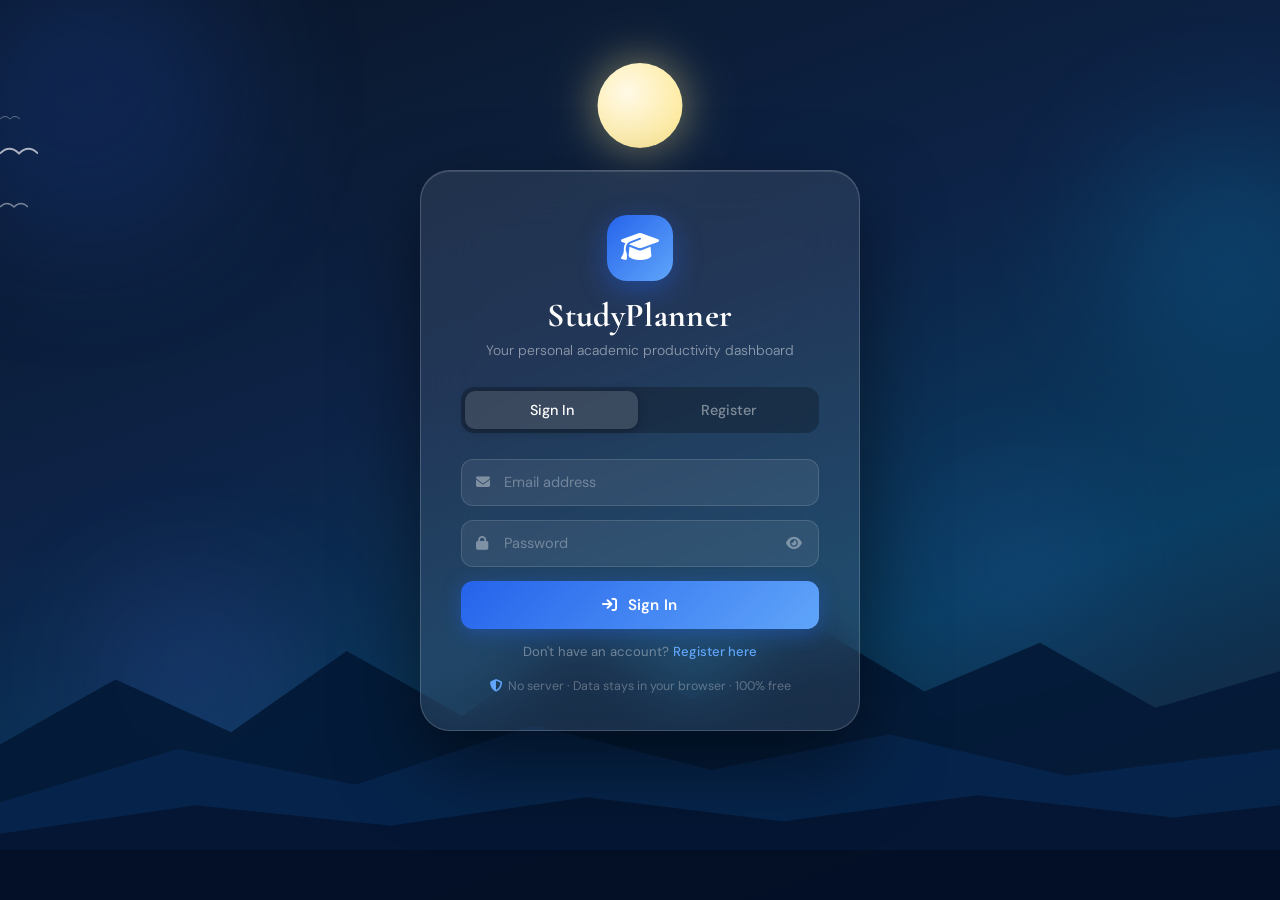
==== commit 6dea3d7a: "Update about.html" ====
--- a/about.html
+++ b/about.html
@@ -8,6 +8,7 @@
   <link rel="stylesheet" href="https://cdnjs.cloudflare.com/ajax/libs/font-awesome/6.5.0/css/all.min.css" />
 </head>
 <body>
+  <canvas id="particleCanvas"></canvas>
 
   <nav class="navbar">
     <div class="logo">
@@ -145,7 +146,7 @@
       </div>
       <div>
         <h4>Connect</h4>
-        <a href="mailto:nishagiri297@gmail.com">
+      <a href="mailto:nisha3047.beai25@chitkara.edu.in">
           <i class="fa-solid fa-envelope"></i> Email
         </a>
         <a href="https://github.com/nishagiri297" target="_blank" rel="noopener">
--- a/style.css
+++ b/style.css
@@ -1,17 +1,16 @@
-@import url('https://fonts.googleapis.com/css2?family=Inter:wght@300;400;500;600;700&family=Syne:wght@700;800&display=swap');
-
-/* ─── DESIGN TOKENS ─────────────────────────────────────────── */
+@import url('https://fonts.googleapis.com/css2?family=IM+Fell+English:ital@0;1&family=DM+Sans:wght@300;400;500;600&display=swap');
+
 :root {
-  --bg:        #f0f4ff;
-  --bg2:       #dbeafe;
-  --text:      #0f172a;
-  --muted:     #5b6474;
-  --primary:   #2563eb;
-  --primary2:  #60a5fa;
-  --card:      rgba(255,255,255,0.80);
-  --border:    rgba(255,255,255,0.45);
-  --shadow:    0 8px 32px rgba(37,99,235,0.12);
-  --shadow-sm: 0 2px 8px rgba(37,99,235,0.08);
+  --bg:        #060d1a;
+  --bg2:       #0a1628;
+  --text:      #e2e8f0;
+  --muted:     #64748b;
+  --primary:   #00b4d8;
+  --primary2:  #0077b6;
+  --card:      rgba(10,22,40,0.75);
+  --border:    rgba(0,180,216,0.15);
+  --shadow:    0 8px 32px rgba(0,180,216,0.10);
+  --shadow-sm: 0 2px 8px rgba(0,180,216,0.08);
   --danger:    #ef4444;
   --success:   #10b981;
   --warning:   #f59e0b;
@@ -21,518 +20,1156 @@
   --transition: 0.22s ease;
 }
 
-body.dark {
-  --bg:      #080f1e;
-  --bg2:     #0f172a;
-  --text:    #f1f5f9;
-  --muted:   #94a3b8;
-  --primary: #3b82f6;
-  --primary2:#93c5fd;
-  --card:    rgba(15,23,42,0.85);
-  --border:  rgba(255,255,255,0.08);
-  --shadow:  0 8px 32px rgba(0,0,0,0.40);
-}
-
-/* ─── RESET ──────────────────────────────────────────────────── */
-*, *::before, *::after { margin:0; padding:0; box-sizing:border-box; }
-html { scroll-behavior:smooth; }
+/* ── LIGHT MODE VARIABLES ── */
+body.light-mode {
+  --bg:     #f0f4f8;
+  --bg2:    #e2eaf3;
+  --text:   #1a2332;
+  --muted:  #5a6a80;
+  --card:   rgba(255,255,255,0.85);
+  --border: rgba(0,119,182,0.2);
+  --shadow: 0 8px 32px rgba(0,119,182,0.08);
+  --shadow-sm: 0 2px 8px rgba(0,119,182,0.06);
+}
+
+body.light-mode {
+  background: var(--bg);
+  color: var(--text);
+}
+
+body.light-mode .navbar {
+  background: rgba(240,244,248,0.92);
+  border-bottom: 1px solid var(--border);
+}
+
+body.light-mode .glass-card,
+body.light-mode .feature-card,
+body.light-mode .stat-card {
+  background: rgba(255,255,255,0.9);
+  border-color: var(--border);
+}
+
+body.light-mode .task-card {
+  background: rgba(255,255,255,0.95);
+  border-color: var(--border);
+}
+
+body.light-mode .footer {
+  background: rgba(220,230,242,0.95);
+}
+
+body.light-mode .hero-title,
+body.light-mode .hero-bold,
+body.light-mode h1, body.light-mode h2, body.light-mode h3 {
+  color: var(--text);
+}
+
+body.light-mode input,
+body.light-mode textarea,
+body.light-mode select {
+  background: rgba(0,119,182,0.04);
+  color: var(--text);
+  border-color: var(--border);
+}
+
+body.light-mode #particleCanvas {
+  opacity: 0.3;
+}
+
+*,
+*::before,
+*::after {
+  margin: 0;
+  padding: 0;
+  box-sizing: border-box;
+}
+
+html {
+  scroll-behavior: smooth;
+}
 
 body {
-  font-family:'Inter', system-ui, sans-serif;
+  font-family: 'DM Sans', system-ui, sans-serif;
   color: var(--text);
-  background:
-    radial-gradient(circle at 15% 20%, rgba(96,165,250,0.22) 0%, transparent 35%),
-    radial-gradient(circle at 85% 10%, rgba(37,99,235,0.15) 0%, transparent 30%),
-    linear-gradient(180deg, var(--bg) 0%, var(--bg2) 100%);
-  min-height:100vh;
-  transition: background var(--transition), color var(--transition);
-}
-
-a { text-decoration:none; color:inherit; }
-
-/* ─── NAVBAR ─────────────────────────────────────────────────── */
+  background: var(--bg);
+  min-height: 100vh;
+  overflow-x: hidden;
+  transition: background 0.3s ease, color 0.3s ease;
+}
+
+a {
+  text-decoration: none;
+  color: inherit;
+}
+
+h1, h2, h3,
+.logo span,
+.page-banner h1,
+.section-heading h2 {
+  font-family: 'IM Fell English', 'Bell MT', Georgia, serif;
+}
+
+/* ── PARTICLE CANVAS ── */
+#particleCanvas {
+  position: fixed;
+  top: 0;
+  left: 0;
+  width: 100%;
+  height: 100%;
+  z-index: 0;
+  pointer-events: none;
+}
+
+/* All page content above canvas */
+.navbar,
+section,
+footer {
+  position: relative;
+  z-index: 1;
+}
+
+/* ── NAVBAR ── */
 .navbar {
-  position:sticky; top:0; z-index:999;
-  display:flex; justify-content:space-between; align-items:center;
-  padding:16px 7%;
-  background:rgba(255,255,255,0.18);
-  backdrop-filter:blur(20px);
-  -webkit-backdrop-filter:blur(20px);
-  border-bottom:1px solid var(--border);
-  transition: background var(--transition);
-}
-
-body.dark .navbar { background:rgba(8,15,30,0.75); }
+  position: sticky;
+  top: 0;
+  z-index: 999;
+  display: flex;
+  justify-content: space-between;
+  align-items: center;
+  padding: 14px 7%;
+  background: rgba(6,13,26,0.85);
+  backdrop-filter: blur(20px);
+  -webkit-backdrop-filter: blur(20px);
+  border-bottom: 1px solid var(--border);
+  transition: background 0.3s ease;
+}
 
 .logo {
-  display:flex; align-items:center; gap:10px;
-  color:var(--primary);
-  font-family:'Syne', sans-serif;
-  font-weight:800; font-size:1.1rem;
-  letter-spacing:-0.02em;
-}
-
-.logo i { font-size:1.3rem; }
-
-.nav-links { list-style:none; display:flex; gap:6px; }
+  display: flex;
+  align-items: center;
+  gap: 10px;
+  color: var(--primary);
+  font-weight: 700;
+  font-size: 1.15rem;
+}
+
+.logo i {
+  font-size: 1.3rem;
+}
+
+.nav-links {
+  list-style: none;
+  display: flex;
+  gap: 4px;
+}
 
 .nav-links a {
-  color:var(--muted);
-  font-weight:500; font-size:0.9rem;
-  padding:8px 14px; border-radius:var(--radius-sm);
-  transition:all var(--transition);
+  color: var(--muted);
+  font-weight: 500;
+  font-size: 0.88rem;
+  padding: 8px 13px;
+  border-radius: var(--radius-sm);
+  transition: all var(--transition);
 }
 
 .nav-links a:hover,
 .nav-links a.active-link {
-  color:var(--primary);
-  background:rgba(37,99,235,0.08);
+  color: var(--primary);
+  background: rgba(0,180,216,0.08);
+}
+
+.nav-user {
+  display: flex;
+  align-items: center;
+  gap: 8px;
+  background: rgba(0,180,216,0.08);
+  padding: 7px 14px;
+  border-radius: 999px;
+  font-size: 0.85rem;
+  font-weight: 500;
+  color: var(--primary);
+  border: 1px solid var(--border);
 }
 
 .theme-btn {
-  border:none;
-  background:var(--primary);
-  color:#fff;
-  width:40px; height:40px;
-  border-radius:12px;
-  cursor:pointer;
-  font-size:1rem;
-  display:flex; align-items:center; justify-content:center;
-  transition:all var(--transition);
-  box-shadow:var(--shadow-sm);
-}
-
-.theme-btn:hover { transform:scale(1.08); background:var(--primary2); }
-
-/* ─── HERO ───────────────────────────────────────────────────── */
+  border: none;
+  background: rgba(0,180,216,0.15);
+  color: var(--primary);
+  width: 38px;
+  height: 38px;
+  border-radius: 11px;
+  cursor: pointer;
+  font-size: 0.95rem;
+  display: flex;
+  align-items: center;
+  justify-content: center;
+  transition: all var(--transition);
+  margin-left: 10px;
+  border: 1px solid var(--border);
+}
+
+.theme-btn:hover {
+  background: var(--primary);
+  color: #fff;
+}
+
+.logout-btn {
+  border: none;
+  background: transparent;
+  color: var(--muted);
+  padding: 7px 12px;
+  border-radius: var(--radius-sm);
+  cursor: pointer;
+  font-size: 0.85rem;
+  font-family: inherit;
+  transition: all var(--transition);
+  display: flex;
+  align-items: center;
+  gap: 6px;
+}
+
+.logout-btn:hover {
+  color: var(--danger);
+  background: rgba(239,68,68,0.08);
+}
+
+/* ── HERO ── */
 .hero {
-  padding:70px 7% 80px;
-  min-height:88vh;
-  display:grid;
-  grid-template-columns:1.1fr 1fr;
-  gap:48px; align-items:center;
+  padding: 70px 7% 80px;
+  min-height: 88vh;
+  display: grid;
+  grid-template-columns: 1.1fr 1fr;
+  gap: 48px;
+  align-items: center;
 }
 
 .small-tag {
-  display:inline-flex; align-items:center; gap:6px;
-  margin-bottom:18px;
-  padding:6px 14px;
-  background:rgba(37,99,235,0.10);
-  color:var(--primary);
-  border-radius:999px;
-  font-weight:600; font-size:0.82rem;
-  letter-spacing:0.03em;
-  border:1px solid rgba(37,99,235,0.15);
-}
-
-.hero h1 {
-  font-family:'Syne', sans-serif;
-  font-size:3.2rem; font-weight:800;
-  line-height:1.15; letter-spacing:-0.03em;
-  margin-bottom:18px;
-}
-
-.hero h1 span { color:var(--primary); }
+  display: inline-flex;
+  align-items: center;
+  gap: 6px;
+  margin-bottom: 18px;
+  padding: 6px 14px;
+  background: rgba(0,180,216,0.10);
+  color: var(--primary);
+  border-radius: 999px;
+  font-weight: 600;
+  font-size: 0.82rem;
+  border: 1px solid rgba(0,180,216,0.2);
+}
+
+/* ── HERO BOLD TITLE — FIXED: moved outside media query ── */
+.hero-title {
+  font-size: 4rem;
+  font-weight: normal;
+  line-height: 1.1;
+  letter-spacing: 0.01em;
+  margin-bottom: 20px;
+  color: #fff;
+  font-family: 'IM Fell English', serif;
+}
+
+.hero-highlight {
+  color: var(--primary);
+  text-shadow: 0 0 40px rgba(0,180,216,0.5);
+  font-style: italic;
+}
+
+.hero-bold {
+  font-weight: 800;
+  font-family: 'DM Sans', sans-serif;
+  font-size: 4.5rem;
+  letter-spacing: -0.02em;
+  color: #fff;
+}
+
+.hero-sub {
+  color: var(--muted);
+  font-size: 1.05rem;
+  line-height: 1.8;
+  max-width: 500px;
+  margin-bottom: 24px;
+}
+
+.hero-sub strong {
+  color: var(--text);
+  font-weight: 600;
+}
+
+/* Hero live stats */
+.hero-stats-row {
+  display: flex;
+  align-items: center;
+  gap: 20px;
+  margin-bottom: 28px;
+}
+
+.hero-stat {
+  display: flex;
+  flex-direction: column;
+  align-items: center;
+}
+
+.hero-stat-num {
+  font-size: 1.6rem;
+  font-weight: 700;
+  color: var(--primary);
+  font-family: 'IM Fell English', serif;
+  text-shadow: 0 0 20px rgba(0,180,216,0.4);
+  line-height: 1;
+}
+
+.hero-stat-label {
+  font-size: 0.72rem;
+  color: var(--muted);
+  text-transform: uppercase;
+  letter-spacing: 0.06em;
+  margin-top: 3px;
+}
+
+.hero-stat-divider {
+  width: 1px;
+  height: 36px;
+  background: rgba(0,180,216,0.2);
+}
 
 .hero > .hero-text > p {
-  color:var(--muted);
-  font-size:1.05rem; line-height:1.7;
-  max-width:520px; margin-bottom:30px;
+  color: var(--muted);
+  font-size: 1.05rem;
+  line-height: 1.75;
+  max-width: 520px;
+  margin-bottom: 30px;
 }
 
 .hero-buttons {
-  display:flex; gap:14px; flex-wrap:wrap;
+  display: flex;
+  gap: 14px;
+  flex-wrap: wrap;
 }
 
 .hero-image img {
-  width:100%; border-radius:var(--radius-lg);
-  box-shadow:var(--shadow);
-  object-fit:cover;
-  transition:transform 0.4s ease;
-}
-
-.hero-image img:hover { transform:scale(1.02); }
-
-/* ─── BUTTONS ────────────────────────────────────────────────── */
-.primary-btn, .secondary-btn, .danger-btn {
-  padding:12px 24px; border-radius:var(--radius-sm);
-  border:none; cursor:pointer;
-  font-weight:600; font-size:0.95rem;
-  font-family:inherit;
-  transition:all var(--transition);
-  display:inline-flex; align-items:center; gap:8px;
+  width: 100%;
+  border-radius: var(--radius-lg);
+  box-shadow: 0 8px 40px rgba(0,180,216,0.2);
+  object-fit: cover;
+  transition: transform 0.4s ease;
+  border: 1px solid var(--border);
+}
+
+.hero-image img:hover {
+  transform: scale(1.02);
+}
+
+/* ── BUTTONS ── */
+.primary-btn,
+.secondary-btn,
+.danger-btn {
+  padding: 11px 22px;
+  border-radius: var(--radius-sm);
+  border: none;
+  cursor: pointer;
+  font-weight: 600;
+  font-size: 0.92rem;
+  font-family: inherit;
+  transition: all var(--transition);
+  display: inline-flex;
+  align-items: center;
+  gap: 8px;
 }
 
 .primary-btn {
-  background:linear-gradient(135deg, var(--primary), var(--primary2));
-  color:#fff;
-  box-shadow:0 4px 14px rgba(37,99,235,0.35);
+  background: linear-gradient(135deg, var(--primary2), var(--primary));
+  color: #fff;
+  box-shadow: 0 4px 20px rgba(0,180,216,0.3);
 }
 
 .primary-btn:hover {
-  transform:translateY(-2px);
-  box-shadow:0 6px 20px rgba(37,99,235,0.45);
+  transform: translateY(-2px);
+  box-shadow: 0 6px 28px rgba(0,180,216,0.5);
 }
 
 .secondary-btn {
-  background:rgba(37,99,235,0.08);
-  color:var(--primary);
-  border:1px solid rgba(37,99,235,0.2);
+  background: rgba(0,180,216,0.08);
+  color: var(--primary);
+  border: 1px solid rgba(0,180,216,0.25);
 }
 
 .secondary-btn:hover {
-  background:rgba(37,99,235,0.14);
-  transform:translateY(-1px);
+  background: rgba(0,180,216,0.15);
+  transform: translateY(-1px);
 }
 
 .danger-btn {
-  background:var(--danger);
-  color:#fff;
-  box-shadow:0 4px 14px rgba(239,68,68,0.30);
-}
-
-.danger-btn:hover { transform:translateY(-1px); filter:brightness(1.08); }
-
-.inline-btn { width:fit-content; }
-
-/* ─── CARDS ──────────────────────────────────────────────────── */
-.feature-card, .glass-card, .stat-card {
-  background:var(--card);
-  backdrop-filter:blur(16px);
-  -webkit-backdrop-filter:blur(16px);
-  border:1px solid var(--border);
-  border-radius:var(--radius-lg);
-  box-shadow:var(--shadow);
-  padding:26px 28px;
-  transition:transform var(--transition), box-shadow var(--transition);
-}
-
-.feature-card:hover, .glass-card:hover {
-  transform:translateY(-3px);
-  box-shadow:0 16px 40px rgba(37,99,235,0.16);
-}
-
-.feature-card { text-align:center; }
-
-.feature-card i, .social-card i {
-  font-size:2rem; color:var(--primary); margin-bottom:14px;
-  display:block;
-}
-
-.feature-card h3 { margin-bottom:8px; font-weight:600; }
-.feature-card p, .glass-card p, .stat-card p, .social-card p { color:var(--muted); line-height:1.6; }
-
-/* ─── SECTIONS ───────────────────────────────────────────────── */
-.features-section, .preview-section, .dashboard-section,
-.profile-section, .settings-section, .contact-section, .about-section {
-  padding:50px 7% 70px;
-}
-
-.section-heading, .page-banner {
-  text-align:center; margin-bottom:40px;
-}
-
-.section-heading h2, .page-banner h1 {
-  font-family:'Syne', sans-serif;
-  font-size:2.2rem; font-weight:800;
-  letter-spacing:-0.02em; margin-bottom:10px;
-}
-
-.section-heading p, .page-banner p { color:var(--muted); font-size:1rem; }
-
-/* ─── GRIDS ──────────────────────────────────────────────────── */
-.features-grid    { display:grid; gap:22px; grid-template-columns:repeat(3,1fr); }
-.stats-grid       { display:grid; gap:16px; grid-template-columns:repeat(4,1fr); margin-bottom:26px; }
-.contact-grid     { display:grid; gap:18px; grid-template-columns:repeat(3,1fr); margin-bottom:28px; }
-.two-col-section  { display:grid; gap:22px; grid-template-columns:repeat(2,1fr); }
-.footer-grid      { display:grid; gap:30px; grid-template-columns:1.4fr 1fr 1fr; }
-
-/* ─── STAT CARDS ─────────────────────────────────────────────── */
-.stat-card { text-align:center; }
+  background: var(--danger);
+  color: #fff;
+}
+
+.danger-btn:hover {
+  transform: translateY(-1px);
+  filter: brightness(1.1);
+}
+
+.inline-btn {
+  width: fit-content;
+}
+
+/* ── CARDS ── */
+.feature-card,
+.glass-card,
+.stat-card {
+  background: var(--card);
+  backdrop-filter: blur(16px);
+  -webkit-backdrop-filter: blur(16px);
+  border: 1px solid var(--border);
+  border-radius: var(--radius-lg);
+  box-shadow: var(--shadow);
+  padding: 24px 26px;
+  transition: transform var(--transition), box-shadow var(--transition);
+}
+
+.feature-card:hover,
+.glass-card:hover {
+  transform: translateY(-3px);
+  box-shadow: 0 16px 40px rgba(0,180,216,0.15);
+  border-color: rgba(0,180,216,0.3);
+}
+
+.feature-card {
+  text-align: center;
+}
+
+.feature-card i,
+.social-card i {
+  font-size: 2rem;
+  color: var(--primary);
+  margin-bottom: 12px;
+  display: block;
+  text-shadow: 0 0 20px rgba(0,180,216,0.5);
+}
+
+.feature-card h3 {
+  margin-bottom: 8px;
+  font-weight: 600;
+  color: #fff;
+}
+
+.feature-card p,
+.glass-card p,
+.stat-card p,
+.social-card p {
+  color: var(--muted);
+  line-height: 1.6;
+}
+
+/* ── SECTIONS ── */
+.features-section,
+.preview-section,
+.dashboard-section,
+.profile-section,
+.settings-section,
+.contact-section,
+.about-section {
+  padding: 50px 7% 70px;
+}
+
+.section-heading,
+.page-banner {
+  text-align: center;
+  margin-bottom: 36px;
+}
+
+.section-heading h2,
+.page-banner h1 {
+  font-size: 2.2rem;
+  font-weight: normal;
+  letter-spacing: 0.01em;
+  margin-bottom: 10px;
+  color: var(--text);
+}
+
+.section-heading p,
+.page-banner p {
+  color: var(--muted);
+  font-size: 1rem;
+}
+
+/* ── GRIDS ── */
+.features-grid {
+  display: grid;
+  gap: 22px;
+  grid-template-columns: repeat(3, 1fr);
+}
+
+.stats-grid {
+  display: grid;
+  gap: 16px;
+  grid-template-columns: repeat(4, 1fr);
+  margin-bottom: 24px;
+}
+
+.contact-grid {
+  display: grid;
+  gap: 18px;
+  grid-template-columns: repeat(3, 1fr);
+  margin-bottom: 28px;
+}
+
+.two-col-section {
+  display: grid;
+  gap: 22px;
+  grid-template-columns: repeat(2, 1fr);
+}
+
+.footer-grid {
+  display: grid;
+  gap: 30px;
+  grid-template-columns: 1.4fr 1fr 1fr;
+}
+
+/* ── STAT CARDS ── */
+.stat-card {
+  text-align: center;
+}
 
 .stat-card h3 {
-  color:var(--primary); font-size:2rem;
-  font-family:'Syne', sans-serif; font-weight:800;
-  margin-bottom:6px;
-}
-
-/* ─── PLANNER LAYOUT ─────────────────────────────────────────── */
+  color: var(--primary);
+  font-size: 2rem;
+  font-family: 'IM Fell English', serif;
+  font-weight: normal;
+  margin-bottom: 6px;
+  text-shadow: 0 0 20px rgba(0,180,216,0.4);
+}
+
+/* ── PLANNER LAYOUT ── */
 .planner-layout {
-  display:grid;
-  grid-template-columns:1.15fr 0.85fr;
-  gap:22px; margin-bottom:24px;
-}
-
-.side-column { display:flex; flex-direction:column; gap:22px; }
-
-/* ─── FORM INPUTS ────────────────────────────────────────────── */
-input, textarea, select {
-  width:100%; padding:13px 16px;
-  border-radius:var(--radius-sm);
-  border:1.5px solid rgba(148,163,184,0.25);
-  background:rgba(255,255,255,0.75);
-  font-family:inherit; font-size:0.95rem;
-  color:var(--text);
-  margin-bottom:14px; outline:none;
-  transition:border-color var(--transition), box-shadow var(--transition);
-}
-
-input:focus, textarea:focus, select:focus {
-  border-color:var(--primary);
-  box-shadow:0 0 0 3px rgba(37,99,235,0.12);
-}
-
-body.dark input, body.dark textarea, body.dark select {
-  background:rgba(255,255,255,0.05);
-  color:var(--text);
-  border-color:rgba(255,255,255,0.1);
-}
-
-textarea { min-height:100px; resize:vertical; }
-.form-row { display:flex; gap:12px; }
-
-/* ─── FILTER BUTTONS ─────────────────────────────────────────── */
-.filter-buttons { display:flex; gap:8px; flex-wrap:wrap; margin-bottom:16px; }
+  display: grid;
+  grid-template-columns: 1fr 1fr;
+  gap: 22px;
+  margin-bottom: 22px;
+}
+
+.side-column {
+  display: flex;
+  flex-direction: column;
+  gap: 22px;
+}
+
+/* ── COMPACT TASK FORM ── */
+.task-form-compact {
+  display: flex;
+  flex-direction: column;
+  gap: 12px;
+}
+
+.task-form-compact input[type="text"],
+.task-form-compact input[type="date"],
+.task-form-compact select {
+  width: 100%;
+  padding: 13px 16px;
+  border-radius: var(--radius-sm);
+  border: 1px solid var(--border);
+  background: rgba(0,180,216,0.05);
+  font-family: inherit;
+  font-size: 0.95rem;
+  color: var(--text);
+  margin: 0;
+  outline: none;
+  transition: border-color var(--transition), box-shadow var(--transition);
+}
+
+.task-form-compact input:focus,
+.task-form-compact select:focus {
+  border-color: var(--primary);
+  box-shadow: 0 0 0 3px rgba(0,180,216,0.15);
+}
+
+.form-inline-row {
+  display: grid;
+  grid-template-columns: 1fr 1fr;
+  gap: 10px;
+}
+
+/* ── GENERAL INPUTS ── */
+input,
+textarea,
+select {
+  width: 100%;
+  padding: 13px 16px;
+  border-radius: var(--radius-sm);
+  border: 1px solid var(--border);
+  background: rgba(0,180,216,0.05);
+  font-family: inherit;
+  font-size: 0.95rem;
+  color: var(--text);
+  margin-bottom: 14px;
+  outline: none;
+  transition: border-color var(--transition), box-shadow var(--transition);
+}
+
+input:focus,
+textarea:focus,
+select:focus {
+  border-color: var(--primary);
+  box-shadow: 0 0 0 3px rgba(0,180,216,0.15);
+}
+
+input::placeholder,
+textarea::placeholder {
+  color: var(--muted);
+}
+
+textarea {
+  min-height: 95px;
+  resize: vertical;
+}
+
+.form-row {
+  display: flex;
+  gap: 12px;
+}
+
+/* ── FILTER BUTTONS ── */
+.filter-buttons {
+  display: flex;
+  gap: 8px;
+  flex-wrap: wrap;
+  margin-bottom: 14px;
+}
 
 .filterBtn {
-  border:none; padding:9px 18px; border-radius:999px;
-  cursor:pointer;
-  background:rgba(37,99,235,0.08);
-  color:var(--primary); font-weight:600; font-size:0.88rem;
-  font-family:inherit;
-  transition:all var(--transition);
-}
-
-.filterBtn.active, .filterBtn:hover {
-  background:var(--primary); color:#fff;
-}
-
-/* ─── PROGRESS BAR ───────────────────────────────────────────── */
+  border: 1px solid var(--border);
+  padding: 8px 16px;
+  border-radius: 999px;
+  cursor: pointer;
+  background: rgba(0,180,216,0.05);
+  color: var(--primary);
+  font-weight: 600;
+  font-size: 0.85rem;
+  font-family: inherit;
+  transition: all var(--transition);
+}
+
+.filterBtn.active,
+.filterBtn:hover {
+  background: var(--primary);
+  color: #fff;
+  border-color: var(--primary);
+}
+
+/* ── PROGRESS BAR ── */
 .progress-bar {
-  width:100%; height:12px; border-radius:999px;
-  background:rgba(148,163,184,0.2);
-  overflow:hidden; margin-bottom:10px;
+  width: 100%;
+  height: 10px;
+  border-radius: 999px;
+  background: rgba(0,180,216,0.1);
+  overflow: hidden;
+  margin-bottom: 10px;
 }
 
 #progressFill {
-  height:100%; width:0%;
-  background:linear-gradient(90deg, var(--primary), var(--primary2));
-  border-radius:999px;
-  transition:width 0.5s ease;
-}
-
-#progressText, #countdownText { color:var(--muted); font-size:0.9rem; }
-
-/* ─── TASK CARDS ─────────────────────────────────────────────── */
-.task-list { display:grid; gap:14px; }
+  height: 100%;
+  width: 0%;
+  background: linear-gradient(90deg, var(--primary2), var(--primary));
+  border-radius: 999px;
+  transition: width 0.5s ease;
+  box-shadow: 0 0 10px rgba(0,180,216,0.5);
+}
+
+#progressText,
+#countdownText {
+  color: var(--muted);
+  font-size: 0.88rem;
+}
+
+/* ── TASK CARDS ── */
+.task-list {
+  display: grid;
+  gap: 12px;
+}
 
 @keyframes slideIn {
-  from { opacity:0; transform:translateY(-10px); }
-  to   { opacity:1; transform:translateY(0); }
+  from { opacity: 0; transform: translateY(-10px); }
+  to   { opacity: 1; transform: translateY(0); }
 }
 
 .task-card {
-  background:rgba(255,255,255,0.72);
-  border:1px solid rgba(255,255,255,0.35);
-  border-left:4px solid var(--primary);
-  padding:18px 20px; border-radius:var(--radius);
-  transition:transform var(--transition), box-shadow var(--transition);
-  animation:slideIn 0.25s ease forwards;
+  background: rgba(6,13,26,0.8);
+  border: 1px solid var(--border);
+  border-left: 3px solid var(--primary);
+  padding: 16px 18px;
+  border-radius: var(--radius);
+  transition: transform var(--transition), box-shadow var(--transition);
+  animation: slideIn 0.25s ease forwards;
+}
+
+body.light-mode .task-card {
+  background: rgba(255,255,255,0.9);
 }
 
 .task-card:hover {
-  transform:translateY(-2px);
-  box-shadow:var(--shadow);
-}
-
-body.dark .task-card {
-  background:rgba(255,255,255,0.04);
-  border:1px solid rgba(255,255,255,0.07);
-}
-
-.task-card.high    { border-left-color:var(--danger); }
-.task-card.medium  { border-left-color:var(--warning); }
-.task-card.low     { border-left-color:var(--success); }
-.task-card.completed { opacity:0.6; }
-.task-card.completed h4 { text-decoration:line-through; color:var(--muted); }
-.task-card h4 { margin-bottom:6px; font-weight:600; }
-.task-card p  { color:var(--muted); margin-bottom:6px; font-size:0.92rem; line-height:1.5; }
-
-/* ─── URGENCY BADGES ─────────────────────────────────────────── */
+  transform: translateY(-2px);
+  box-shadow: 0 8px 30px rgba(0,180,216,0.15);
+  border-color: rgba(0,180,216,0.3);
+}
+
+.task-card.high   { border-left-color: #e2e8f0; }
+.task-card.medium { border-left-color: #64748b; }
+.task-card.low    { border-left-color: #334155; }
+
+.task-card.completed {
+  opacity: 0.5;
+}
+
+.task-card.completed h4 {
+  text-decoration: line-through;
+  color: var(--muted);
+}
+
+.task-card h4 {
+  margin-bottom: 5px;
+  font-weight: 600;
+  font-size: 0.97rem;
+  color: var(--text);
+}
+
+.task-card p {
+  color: var(--muted);
+  margin-bottom: 5px;
+  font-size: 0.88rem;
+  line-height: 1.5;
+}
+
+/* ── PRIORITY SYMBOL ── */
+.priority-symbol {
+  display: inline-flex;
+  align-items: center;
+  gap: 5px;
+  font-size: 0.78rem;
+  font-weight: 600;
+  color: var(--primary);
+  letter-spacing: 0.02em;
+}
+
+/* ── URGENCY BADGES ── */
 .urgency-badge {
-  display:inline-block;
-  padding:3px 10px; border-radius:999px;
-  font-size:0.76rem; font-weight:600; margin-left:8px;
-}
-.urgency-overdue  { background:rgba(239,68,68,0.12);  color:#dc2626; }
-.urgency-critical { background:rgba(249,115,22,0.12); color:#ea580c; }
-.urgency-warning  { background:rgba(245,158,11,0.12); color:#d97706; }
-.urgency-safe     { background:rgba(16,185,129,0.12); color:#059669; }
-
-/* ─── BADGES ─────────────────────────────────────────────────── */
-.badges { display:flex; gap:8px; flex-wrap:wrap; margin:10px 0 12px; }
+  display: inline-block;
+  padding: 2px 9px;
+  border-radius: 999px;
+  font-size: 0.73rem;
+  font-weight: 600;
+  margin-left: 6px;
+}
+
+.urgency-overdue  { background: rgba(239,68,68,0.15);  color: #f87171; }
+.urgency-critical { background: rgba(249,115,22,0.15); color: #fb923c; }
+.urgency-warning  { background: rgba(245,158,11,0.15); color: #fbbf24; }
+.urgency-safe     { background: rgba(0,180,216,0.15);  color: #00b4d8; }
+
+/* ── BADGES ── */
+.badges {
+  display: flex;
+  gap: 8px;
+  flex-wrap: wrap;
+  margin: 8px 0 10px;
+  align-items: center;
+}
 
 .badge {
-  padding:4px 12px; border-radius:999px;
-  font-size:0.78rem; font-weight:600;
-}
-
-.badge.priority { background:rgba(37,99,235,0.10); color:var(--primary); }
-.badge.status   { background:rgba(16,185,129,0.12); color:#059669; }
-.badge.status.pending { background:rgba(245,158,11,0.12); color:#d97706; }
-
-/* ─── TASK ACTIONS ───────────────────────────────────────────── */
-.task-actions { display:flex; gap:8px; flex-wrap:wrap; margin-top:12px; }
+  padding: 3px 10px;
+  border-radius: 999px;
+  font-size: 0.75rem;
+  font-weight: 600;
+}
+
+.badge.status         { background: rgba(16,185,129,0.15); color: #34d399; }
+.badge.status.pending { background: rgba(245,158,11,0.15); color: #fbbf24; }
+
+/* ── TASK ACTIONS ── */
+.task-actions {
+  display: flex;
+  gap: 7px;
+  flex-wrap: wrap;
+  margin-top: 10px;
+}
 
 .task-actions button {
-  border:none; padding:8px 16px; border-radius:var(--radius-sm);
-  cursor:pointer; color:#fff; font-weight:600; font-size:0.85rem;
-  font-family:inherit; transition:all var(--transition);
-}
-
-.task-actions button:hover { transform:translateY(-1px); filter:brightness(1.1); }
-
-.complete-btn { background:var(--success); }
-.edit-btn     { background:var(--warning); }
-.delete-btn   { background:var(--danger); }
-
-/* ─── PROFILE ────────────────────────────────────────────────── */
+  border: none;
+  padding: 7px 14px;
+  border-radius: var(--radius-sm);
+  cursor: pointer;
+  color: #fff;
+  font-weight: 600;
+  font-size: 0.82rem;
+  font-family: inherit;
+  transition: all var(--transition);
+}
+
+.task-actions button:hover {
+  transform: translateY(-1px);
+  filter: brightness(1.15);
+}
+
+.complete-btn { background: rgba(16,185,129,0.7);  border: 1px solid #10b981; }
+.edit-btn     { background: rgba(245,158,11,0.7);  border: 1px solid #f59e0b; }
+.delete-btn   { background: rgba(239,68,68,0.7);   border: 1px solid #ef4444; }
+
+/* ── MOTIVATION GRAPH ── */
+.motivation-graph-wrap {
+  position: relative;
+  width: 100%;
+  height: 200px;
+}
+
+#motivationCanvas {
+  width: 100%;
+  height: 100%;
+  display: block;
+}
+
+.graph-label {
+  text-align: center;
+  font-size: 0.75rem;
+  color: var(--muted);
+  margin-top: 6px;
+  letter-spacing: 0.08em;
+  text-transform: uppercase;
+}
+
+/* ── PROFILE ── */
 .profile-section {
-  display:grid; grid-template-columns:0.85fr 1.15fr; gap:24px;
-}
-
-.profile-card { text-align:center; }
-
-.profile-pic {
-  width:180px; height:180px; border-radius:50%;
-  object-fit:cover; margin:0 auto 18px; display:block;
-  border:4px solid rgba(37,99,235,0.25);
-  box-shadow:var(--shadow);
-}
-
-.role-text { color:var(--primary); font-weight:600; margin-bottom:10px; }
-.profile-details { display:grid; gap:20px; }
-.clean-list { padding-left:18px; color:var(--muted); }
-.clean-list li { margin-bottom:10px; line-height:1.6; }
-.tag-wrap { display:flex; gap:10px; flex-wrap:wrap; }
+  display: grid;
+  grid-template-columns: 0.85fr 1.15fr;
+  gap: 24px;
+}
+
+.profile-card {
+  text-align: center;
+}
+
+.profile-photo-wrap {
+  position: relative;
+  width: 160px;
+  height: 160px;
+  margin: 0 auto 18px;
+  cursor: pointer;
+}
+
+.profile-photo-circle {
+  width: 160px;
+  height: 160px;
+  border-radius: 50%;
+  border: 2px dashed rgba(0,180,216,0.4);
+  display: flex;
+  flex-direction: column;
+  align-items: center;
+  justify-content: center;
+  background: rgba(0,180,216,0.05);
+  transition: all var(--transition);
+  overflow: hidden;
+  position: relative;
+}
+
+.profile-photo-circle:hover {
+  border-color: var(--primary);
+  background: rgba(0,180,216,0.10);
+  box-shadow: 0 0 20px rgba(0,180,216,0.2);
+}
+
+.profile-photo-circle img {
+  width: 100%;
+  height: 100%;
+  object-fit: cover;
+  border-radius: 50%;
+  display: none;
+}
+
+.profile-photo-circle .add-photo-text {
+  display: flex;
+  flex-direction: column;
+  align-items: center;
+  gap: 6px;
+  color: var(--primary);
+}
+
+.profile-photo-circle .add-photo-text i {
+  font-size: 1.8rem;
+  opacity: 0.7;
+}
+
+.profile-photo-circle .add-photo-text span {
+  font-size: 0.8rem;
+  font-weight: 500;
+  opacity: 0.8;
+}
+
+.profile-photo-circle input[type="file"] {
+  position: absolute;
+  inset: 0;
+  opacity: 0;
+  cursor: pointer;
+  width: 100%;
+  height: 100%;
+  margin: 0;
+  padding: 0;
+  border: none;
+}
+
+.role-text {
+  color: var(--primary);
+  font-weight: 600;
+  margin-bottom: 10px;
+  text-shadow: 0 0 15px rgba(0,180,216,0.3);
+}
+
+.profile-details {
+  display: grid;
+  gap: 18px;
+}
+
+.clean-list {
+  padding-left: 18px;
+  color: var(--muted);
+}
+
+.clean-list li {
+  margin-bottom: 9px;
+  line-height: 1.6;
+}
+
+.tag-wrap {
+  display: flex;
+  gap: 10px;
+  flex-wrap: wrap;
+}
 
 .tag {
-  background:rgba(37,99,235,0.10); color:var(--primary);
-  padding:7px 16px; border-radius:999px;
-  font-weight:600; font-size:0.88rem;
-  border:1px solid rgba(37,99,235,0.15);
-}
-
-/* ─── SETTINGS ───────────────────────────────────────────────── */
-.about-section, .settings-section { max-width:820px; margin:0 auto; }
-
-.settings-box { display:grid; gap:14px; }
+  background: rgba(0,180,216,0.08);
+  color: var(--primary);
+  padding: 6px 14px;
+  border-radius: 999px;
+  font-weight: 600;
+  font-size: 0.86rem;
+  border: 1px solid rgba(0,180,216,0.2);
+}
+
+/* ── SETTINGS ── */
+.about-section,
+.settings-section {
+  max-width: 820px;
+  margin: 0 auto;
+}
+
+.settings-box {
+  display: grid;
+  gap: 12px;
+}
 
 .settings-box label {
-  display:flex; align-items:center; gap:10px;
-  color:var(--text); font-weight:500; cursor:pointer;
-  padding:12px 16px; border-radius:var(--radius-sm);
-  background:rgba(37,99,235,0.04);
-  border:1px solid rgba(37,99,235,0.08);
-  transition:background var(--transition);
-}
-
-.settings-box label:hover { background:rgba(37,99,235,0.08); }
+  display: flex;
+  align-items: center;
+  gap: 10px;
+  color: var(--text);
+  font-weight: 500;
+  cursor: pointer;
+  padding: 12px 16px;
+  border-radius: var(--radius-sm);
+  background: rgba(0,180,216,0.04);
+  border: 1px solid var(--border);
+  transition: background var(--transition);
+}
+
+.settings-box label:hover {
+  background: rgba(0,180,216,0.08);
+  border-color: rgba(0,180,216,0.3);
+}
 
 .settings-box input[type="checkbox"] {
-  width:18px; height:18px; margin:0;
-  accent-color:var(--primary); cursor:pointer;
-}
-
-/* ─── CONTACT ────────────────────────────────────────────────── */
-.social-card { text-align:center; }
-.social-card h3 { margin-bottom:6px; font-weight:600; }
-.contact-form textarea { min-height:130px; }
-.form-card h2 { margin-bottom:20px; font-family:'Syne',sans-serif; }
-
-/* ─── ABOUT ──────────────────────────────────────────────────── */
-.about-section .glass-card { margin-bottom:0; }
+  width: 17px;
+  height: 17px;
+  margin: 0;
+  accent-color: var(--primary);
+  cursor: pointer;
+}
+
+/* ── CONTACT ── */
+.social-card {
+  text-align: center;
+}
+
+.social-card h3 {
+  margin-bottom: 5px;
+  font-weight: 600;
+  color: var(--text);
+}
+
+.contact-form textarea {
+  min-height: 120px;
+}
+
+.form-card h2 {
+  margin-bottom: 18px;
+}
+
+/* ── ABOUT ── */
+.about-section .glass-card {
+  margin-bottom: 0;
+}
+
 .about-section .glass-card h2 {
-  font-family:'Syne',sans-serif; font-size:1.3rem;
-  margin-bottom:14px; color:var(--primary);
-}
-
-/* ─── FOOTER ─────────────────────────────────────────────────── */
+  font-size: 1.25rem;
+  margin-bottom: 12px;
+  color: var(--primary);
+  text-shadow: 0 0 15px rgba(0,180,216,0.3);
+}
+
+/* ── FOOTER ── */
 .footer {
-  margin-top:30px; padding:50px 7%;
-  background:linear-gradient(135deg, #0f172a 0%, #1e3a8a 100%);
-  color:#fff;
-}
-
-.footer-grid { gap:36px; }
+  margin-top: 30px;
+  padding: 48px 7%;
+  background: rgba(4,10,20,0.95);
+  border-top: 1px solid var(--border);
+  color: #fff;
+}
+
+.footer-grid {
+  gap: 34px;
+}
 
 .footer h3 {
-  font-family:'Syne',sans-serif;
-  font-size:1.1rem; margin-bottom:14px;
+  font-size: 1.1rem;
+  margin-bottom: 14px;
+  color: var(--primary);
 }
 
 .footer h4 {
-  margin-bottom:14px; font-weight:600;
-  color:rgba(255,255,255,0.7);
-  letter-spacing:0.04em; text-transform:uppercase; font-size:0.8rem;
-}
-
-.footer p, .footer a { color:rgba(255,255,255,0.72); font-size:0.9rem; line-height:1.7; }
-
+  margin-bottom: 13px;
+  font-weight: 600;
+  color: rgba(255,255,255,0.4);
+  text-transform: uppercase;
+  font-size: 0.78rem;
+  letter-spacing: 0.05em;
+  font-family: 'DM Sans', sans-serif;
+}
+
+.footer p,
 .footer a {
-  display:flex; align-items:center; gap:8px;
-  margin-bottom:10px; transition:color var(--transition);
-}
-
-.footer a:hover { color:#fff; }
+  color: rgba(255,255,255,0.5);
+  font-size: 0.88rem;
+  line-height: 1.7;
+}
+
+.footer a {
+  display: flex;
+  align-items: center;
+  gap: 8px;
+  margin-bottom: 10px;
+  transition: color var(--transition);
+}
+
+.footer a:hover {
+  color: var(--primary);
+}
 
 .copyright {
-  text-align:center; margin-top:30px;
-  color:rgba(255,255,255,0.45); font-size:0.85rem;
-  border-top:1px solid rgba(255,255,255,0.08);
-  padding-top:24px;
-}
-
-/* ─── EMPTY STATE ────────────────────────────────────────────── */
-.empty-state { text-align:center; padding:48px 20px; color:var(--muted); }
-.empty-state i { font-size:3rem; margin-bottom:16px; display:block; opacity:0.4; }
-.empty-state p { font-size:1rem; }
-
-/* ─── TOAST ──────────────────────────────────────────────────── */
+  text-align: center;
+  margin-top: 28px;
+  color: rgba(255,255,255,0.25);
+  font-size: 0.82rem;
+  border-top: 1px solid rgba(0,180,216,0.08);
+  padding-top: 22px;
+}
+
+/* ── EMPTY STATE ── */
+.empty-state {
+  text-align: center;
+  padding: 44px 20px;
+  color: var(--muted);
+}
+
+.empty-state i {
+  font-size: 2.8rem;
+  margin-bottom: 14px;
+  display: block;
+  opacity: 0.3;
+  color: var(--primary);
+}
+
+.empty-state p {
+  font-size: 0.95rem;
+}
+
+/* ── TOAST ── */
 .toast {
-  position:fixed; bottom:28px; right:28px;
-  background:var(--text); color:var(--bg);
-  padding:14px 22px; border-radius:var(--radius-sm);
-  font-weight:600; font-size:0.9rem;
-  box-shadow:0 8px 24px rgba(0,0,0,0.2);
-  z-index:9999;
-  animation:toastIn 0.3s ease forwards;
+  position: fixed;
+  bottom: 26px;
+  right: 26px;
+  background: rgba(0,180,216,0.15);
+  color: var(--primary);
+  border: 1px solid var(--border);
+  padding: 12px 20px;
+  border-radius: var(--radius-sm);
+  font-weight: 600;
+  font-size: 0.88rem;
+  backdrop-filter: blur(10px);
+  z-index: 9999;
+  animation: toastIn 0.3s ease forwards;
 }
 
 @keyframes toastIn {
-  from { opacity:0; transform:translateY(16px); }
-  to   { opacity:1; transform:translateY(0); }
-}
-
-/* ─── RESPONSIVE ─────────────────────────────────────────────── */
-@media (max-width:992px) {
-  .hero, .features-grid, .stats-grid,
-  .planner-layout, .profile-section,
-  .contact-grid, .two-col-section, .footer-grid {
-    grid-template-columns:1fr;
+  from { opacity: 0; transform: translateY(16px); }
+  to   { opacity: 1; transform: translateY(0); }
+}
+
+/* ── RESPONSIVE ── */
+@media (max-width: 992px) {
+  .hero,
+  .features-grid,
+  .stats-grid,
+  .planner-layout,
+  .profile-section,
+  .contact-grid,
+  .two-col-section,
+  .footer-grid {
+    grid-template-columns: 1fr;
   }
-  .nav-links { display:none; }
-  .hero h1   { font-size:2.4rem; }
-  .hero       { min-height:auto; padding:50px 7%; }
-}
-
-@media (max-width:600px) {
-  .navbar, .hero, .features-section, .preview-section,
-  .dashboard-section, .profile-section, .settings-section,
-  .contact-section, .about-section, .footer {
-    padding-left:5%; padding-right:5%;
+
+  .nav-links {
+    display: none;
   }
-  .form-row { flex-direction:column; }
-  .hero h1  { font-size:2rem; }
-  .section-heading h2, .page-banner h1 { font-size:1.8rem; }
-}
+
+  .hero-title { font-size: 2.8rem; }
+  .hero-bold  { font-size: 3.2rem; }
+
+  .hero {
+    min-height: auto;
+    padding: 50px 7%;
+  }
+}
+
+@media (max-width: 600px) {
+  .navbar,
+  .hero,
+  .features-section,
+  .preview-section,
+  .dashboard-section,
+  .profile-section,
+  .settings-section,
+  .contact-section,
+  .about-section,
+  .footer {
+    padding-left: 5%;
+    padding-right: 5%;
+  }
+
+  .form-row,
+  .form-inline-row {
+    flex-direction: column;
+  }
+
+  .hero-title { font-size: 2.2rem; }
+  .hero-bold  { font-size: 2.6rem; }
+
+  .section-heading h2,
+  .page-banner h1 {
+    font-size: 1.8rem;
+  }
+}
